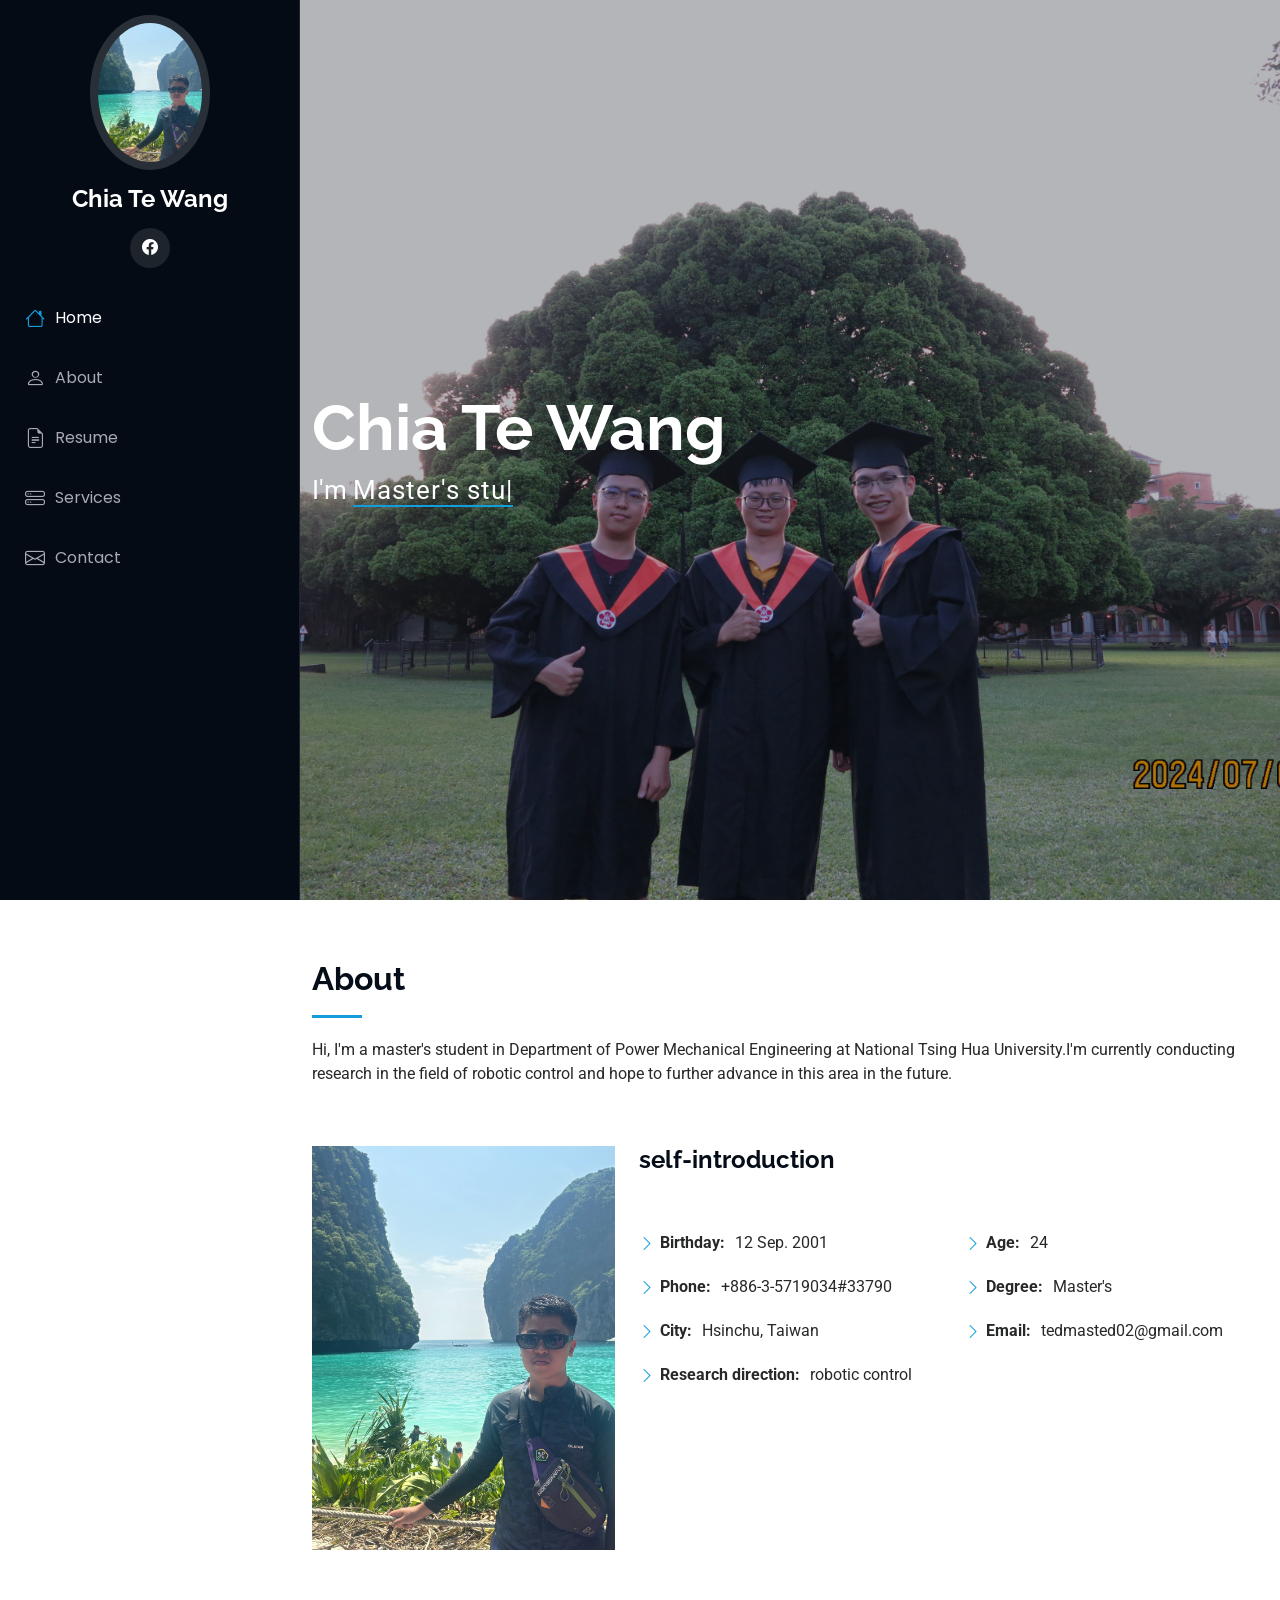
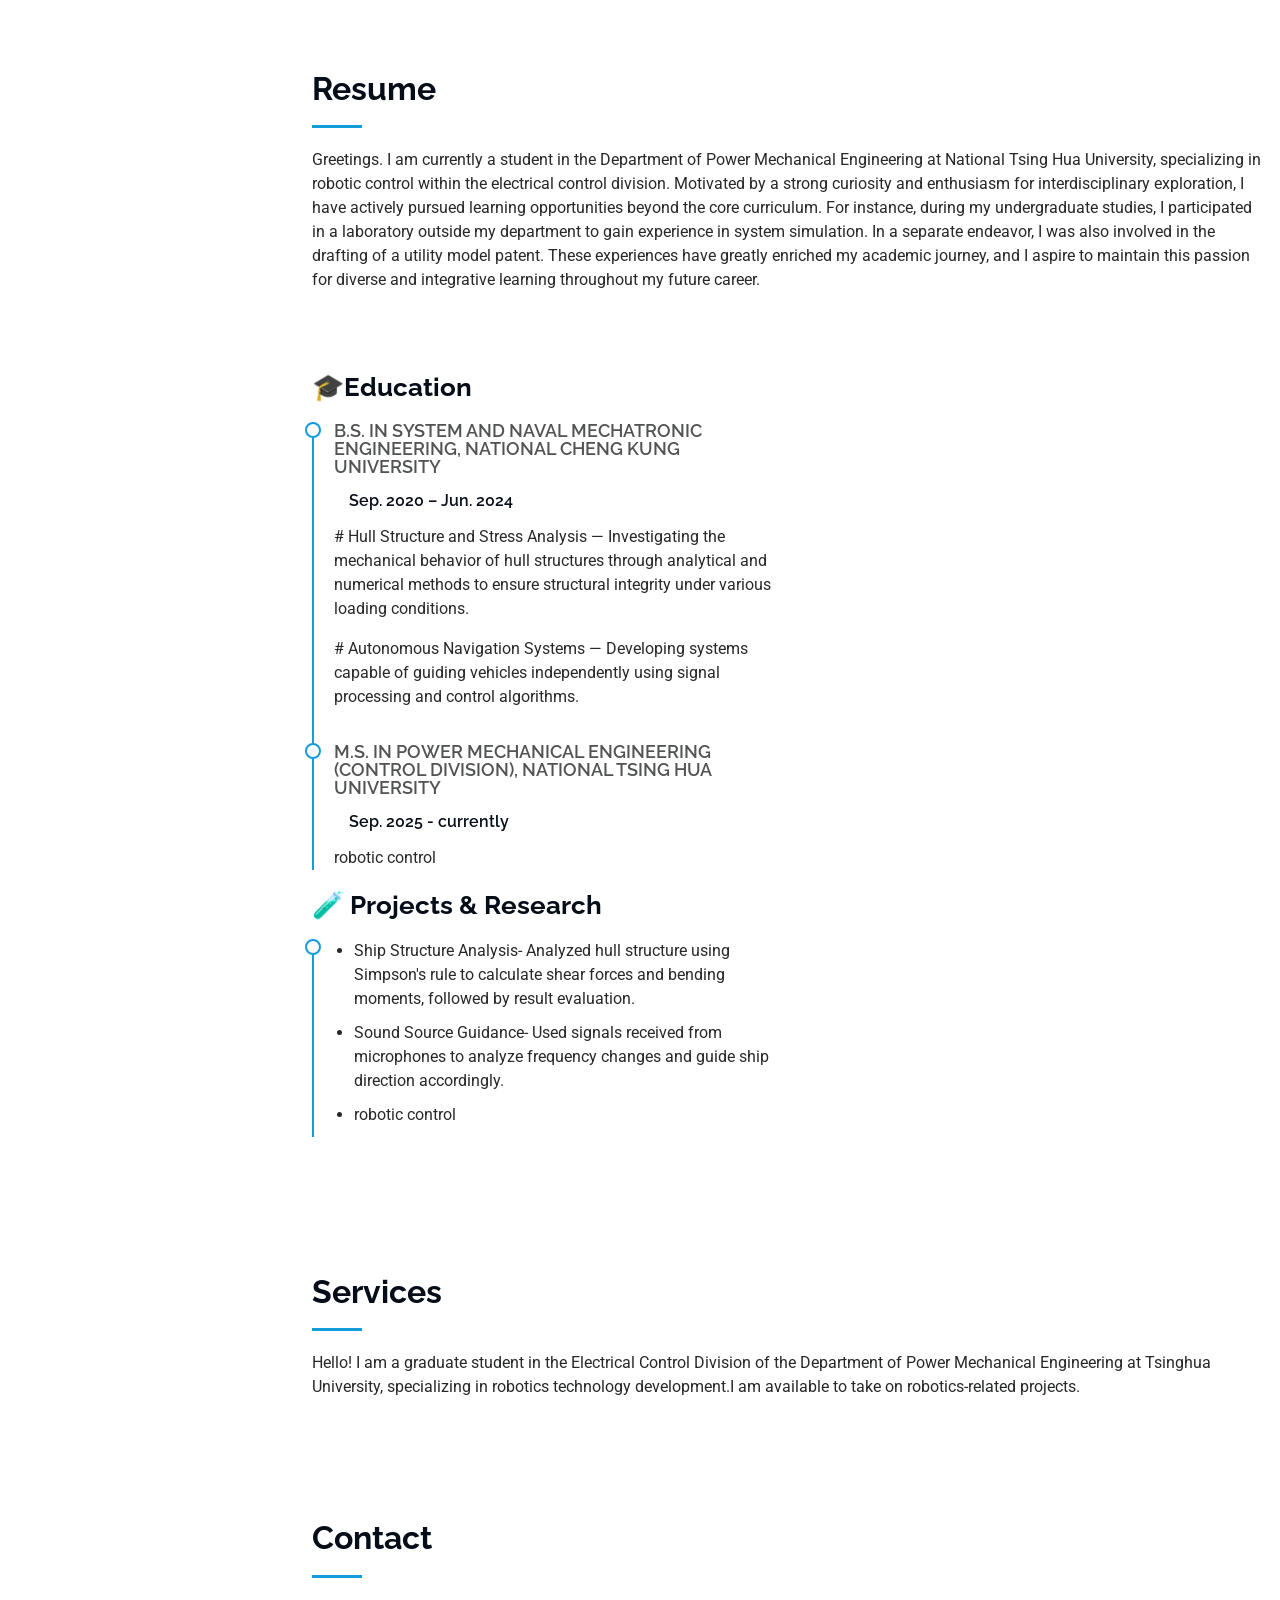
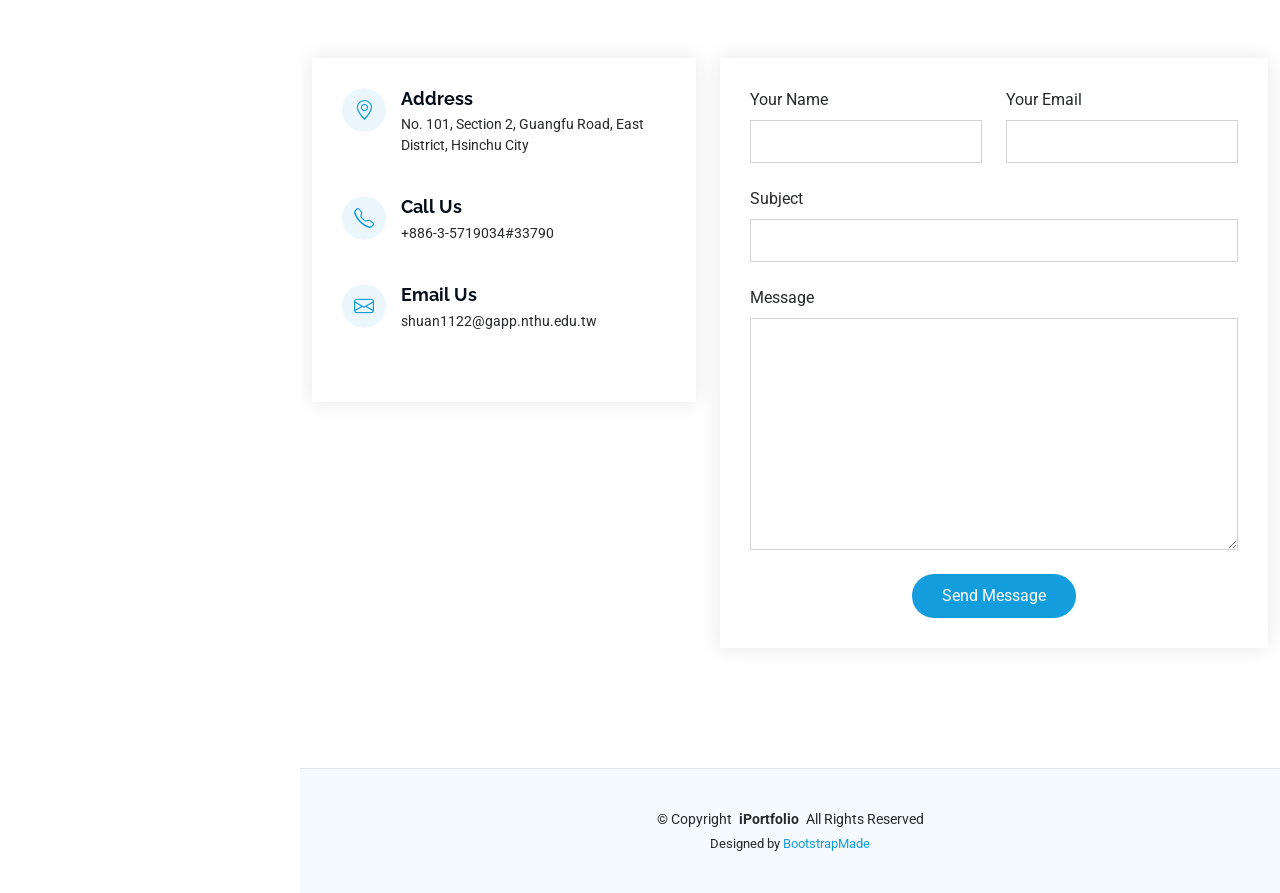
==== index.html @ 868bf52d "Update index.html" ====
<!DOCTYPE html>
<html lang="en">

<head>
  <meta charset="utf-8">
  <meta content="width=device-width, initial-scale=1.0" name="viewport">
  <title>Index - iPortfolio Bootstrap Template</title>
  <meta content="" name="description">
  <meta content="" name="keywords">

  <!-- Favicons -->
  <link href="assets/img/ted.JPG" rel="icon">
  <link href="assets/img/ted02.jpg" rel="apple-touch-icon">

  <!-- Fonts -->
  <link href="https://fonts.googleapis.com" rel="preconnect">
  <link href="https://fonts.gstatic.com" rel="preconnect" crossorigin>
  <link href="https://fonts.googleapis.com/css2?family=Roboto:ital,wght@0,100;0,300;0,400;0,500;0,700;0,900;1,100;1,300;1,400;1,500;1,700;1,900&family=Poppins:ital,wght@0,100;0,200;0,300;0,400;0,500;0,600;0,700;0,800;0,900;1,100;1,200;1,300;1,400;1,500;1,600;1,700;1,800;1,900&family=Raleway:ital,wght@0,100;0,200;0,300;0,400;0,500;0,600;0,700;0,800;0,900;1,100;1,200;1,300;1,400;1,500;1,600;1,700;1,800;1,900&display=swap" rel="stylesheet">

  <!-- Vendor CSS Files -->
  <link href="assets/vendor/bootstrap/css/bootstrap.min.css" rel="stylesheet">
  <link href="assets/vendor/bootstrap-icons/bootstrap-icons.css" rel="stylesheet">
  <link href="assets/vendor/aos/aos.css" rel="stylesheet">
  <link href="assets/vendor/glightbox/css/glightbox.min.css" rel="stylesheet">
  <link href="assets/vendor/swiper/swiper-bundle.min.css" rel="stylesheet">

  <!-- Main CSS File -->
  <link href="assets/css/main.css" rel="stylesheet">

  <!-- =======================================================
  * Template Name: iPortfolio
  * Template URL: https://bootstrapmade.com/iportfolio-bootstrap-portfolio-websites-template/
  * Updated: Jun 29 2024 with Bootstrap v5.3.3
  * Author: BootstrapMade.com
  * License: https://bootstrapmade.com/license/
  ======================================================== -->
</head>

<body class="index-page">

  <header id="header" class="header dark-background d-flex flex-column">
    <i class="header-toggle d-xl-none bi bi-list"></i>

    <div class="profile-img">
      <img src="assets/img/ted02.jpg" alt="" class="img-fluid rounded-circle">
    </div>

    <a href="index.html" class="logo d-flex align-items-center justify-content-center">
      <!-- Uncomment the line below if you also wish to use an image logo -->
      <!-- <img src="assets/img/logo.png" alt=""> -->
      <h1 class="sitename">Chia Te Wang</h1>
    </a>

    <div class="social-links text-center">
      <a href="#" class="facebook"><i class="bi bi-facebook"></i></a>
    </div>

    <nav id="navmenu" class="navmenu">
      <ul>
        <li><a href="#hero" class="active"><i class="bi bi-house navicon"></i>Home</a></li>
        <li><a href="#about"><i class="bi bi-person navicon"></i> About</a></li>
        <li><a href="#resume"><i class="bi bi-file-earmark-text navicon"></i> Resume</a></li>
        <!-- <li><a href="#portfolio"><i class="bi bi-images navicon"></i> Portfolio</a></li> -->
        <li><a href="#services"><i class="bi bi-hdd-stack navicon"></i> Services</a></li>
        <!-- <li class="dropdown"><a href="#"><i class="bi bi-menu-button navicon"></i> <span>Dropdown</span> <i class="bi bi-chevron-down toggle-dropdown"></i></a> -->
          <!-- <ul> -->
            <!-- <li><a href="#">Dropdown 1</a></li> -->
            <!-- <li class="dropdown"><a href="#"><span>Deep Dropdown</span> <i class="bi bi-chevron-down toggle-dropdown"></i></a> -->
              <!-- <ul> -->
                <!-- <li><a href="#">Deep Dropdown 1</a></li>
                <li><a href="#">Deep Dropdown 2</a></li>
                <li><a href="#">Deep Dropdown 3</a></li>
                <li><a href="#">Deep Dropdown 4</a></li>
                <li><a href="#">Deep Dropdown 5</a></li> -->
              <!-- </ul> -->
            <!-- </li> -->
            <!-- <li><a href="#">Dropdown 2</a></li>
            <li><a href="#">Dropdown 3</a></li>
            <li><a href="#">Dropdown 4</a></li> -->
          <!-- </ul> -->
        <!-- </li> -->
        <li><a href="#contact"><i class="bi bi-envelope navicon"></i> Contact</a></li>
      </ul>
    </nav>

  </header>

  <main class="main">

    <!-- Hero Section -->
    <section id="hero" class="hero section dark-background">

      <img src="assets/img/ted.JPG" alt="" data-aos="fade-in" class="">

      <div class="container" data-aos="fade-up" data-aos-delay="100">
        <h2>Chia Te Wang</h2>
        <p>I'm <span class="typed" data-typed-items="Master's student">Engineer</span><span class="typed-cursor typed-cursor--blink" aria-hidden="true"></span><span class="typed-cursor typed-cursor--blink" aria-hidden="true"></span></p>
      </div>

    </section><!-- /Hero Section -->

    <!-- About Section -->
    <section id="about" class="about section">

      <!-- Section Title -->
      <div class="container section-title" data-aos="fade-up">
        <h2>About</h2>
        <p>Hi, I'm a master's student in Department of Power Mechanical Engineering at National Tsing Hua University.I'm currently conducting research in the field of robotic control and hope to further advance in this area in the future.</p>
      </div><!-- End Section Title -->

      <div class="container" data-aos="fade-up" data-aos-delay="100">

        <div class="row gy-4 justify-content-center">
          <div class="col-lg-4">
            <img src="assets/img/ted02.jpg" class="img-fluid" alt="">
          </div>
          <div class="col-lg-8 content">
            <h2>self-introduction</h2>
            <p class="fst-italic py-3">
      
            </p>
            <div class="row">
              <div class="col-lg-6">
                <ul>
                  <li><i class="bi bi-chevron-right"></i> <strong>Birthday:</strong> <span>12 Sep. 2001</span></li>
                  <li><i class="bi bi-chevron-right"></i> <strong>Phone:</strong> <span>+886-3-5719034#33790</span></li>
                  <li><i class="bi bi-chevron-right"></i> <strong>City:</strong> <span>Hsinchu, Taiwan</span></li>
                  <li><i class="bi bi-chevron-right"></i> <strong>Research direction:</strong> <span>robotic control</span></li>
                </ul>
              </div>
              <div class="col-lg-6">
                <ul>
                  <li><i class="bi bi-chevron-right"></i> <strong>Age:</strong> <span>24</span></li>
                  <li><i class="bi bi-chevron-right"></i> <strong>Degree:</strong> <span>Master's</span></li>
                  <li><i class="bi bi-chevron-right"></i> <strong>Email:</strong> <span>tedmasted02@gmail.com</span></li>
                </ul>
              </div>
            </div>
            <p class="py-3">
              
            </p>
          </div>
        </div>

      </div>

    </section><!-- /About Section -->

    <!-- Stats Section -->
    <!-- <section id="stats" class="stats section">

      <div class="container" data-aos="fade-up" data-aos-delay="100">

        <div class="row gy-4">

          <div class="col-lg-3 col-md-6"> -->
            <!-- <div class="stats-item"> -->
              <!-- <i class="bi bi-emoji-smile"></i> -->
              <!-- <span data-purecounter-start="0" data-purecounter-end="232" data-purecounter-duration="1" class="purecounter"></span> -->
              <!-- <p><strong>Happy Clients</strong> <span>consequuntur quae</span></p> -->
            <!-- </div> -->
          </div><!-- End Stats Item -->

          <!-- <div class="col-lg-3 col-md-6"> -->
            <!-- <div class="stats-item"> -->
              <!-- <i class="bi bi-journal-richtext"></i> -->
              <!-- <span data-purecounter-start="0" data-purecounter-end="521" data-purecounter-duration="1" class="purecounter"></span> -->
              <!-- <p><strong>Projects</strong> <span>adipisci atque cum quia aut</span></p> -->
            <!-- </div> -->
          </div><!-- End Stats Item -->

          <!-- <div class="col-lg-3 col-md-6"> -->
            <!-- <div class="stats-item"> -->
              <!-- <i class="bi bi-headset"></i> -->
              <!-- <span data-purecounter-start="0" data-purecounter-end="1453" data-purecounter-duration="1" class="purecounter"></span> -->
              <!-- <p><strong>Hours Of Support</strong> <span>aut commodi quaerat</span></p> -->
            <!-- </div> -->
          </div><!-- End Stats Item -->

          <!-- <div class="col-lg-3 col-md-6"> -->
            <!-- <div class="stats-item"> -->
              <!-- <i class="bi bi-people"></i> -->
              <!-- <span data-purecounter-start="0" data-purecounter-end="32" data-purecounter-duration="1" class="purecounter"></span> -->
              <!-- <p><strong>Hard Workers</strong> <span>rerum asperiores dolor</span></p> -->
            <!-- </div> -->
          </div><!-- End Stats Item -->

        </div>

      </div>

    <!-- </section>/Stats Section -->

    <!-- Skills Section -->
    <!-- <section id="skills" class="skills section light-background"> -->

      <!-- Section Title -->
      <!-- <div class="container section-title" data-aos="fade-up"> -->
        <!-- <h2>Skills</h2> -->
        <!-- <p></p> -->
      <!-- </div>End Section Title -->

      <!-- <div class="container" data-aos="fade-up" data-aos-delay="100"> -->

        <!-- <div class="row skills-content skills-animation"> -->

          <!-- <div class="col-lg-6"> -->

            <!-- <div class="progress"> -->
              <!-- <span class="skill"><span>HTML</span> <i class="val">100%</i></span> -->
              <!-- <div class="progress-bar-wrap"> -->
                <!-- <div class="progress-bar" role="progressbar" aria-valuenow="100" aria-valuemin="0" aria-valuemax="100"></div> -->
              <!-- </div> -->
            <!-- </div>End Skills Item -->

            <!-- <div class="progress"> -->
              <!-- <span class="skill"><span>CSS</span> <i class="val">90%</i></span> -->
              <!-- <div class="progress-bar-wrap"> -->
                <!-- <div class="progress-bar" role="progressbar" aria-valuenow="90" aria-valuemin="0" aria-valuemax="100"></div> -->
              <!-- </div> -->
            <!-- </div>End Skills Item -->

            <!-- <div class="progress"> -->
              <!-- <span class="skill"><span>JavaScript</span> <i class="val">75%</i></span> -->
              <!-- <div class="progress-bar-wrap"> -->
                <!-- <div class="progress-bar" role="progressbar" aria-valuenow="75" aria-valuemin="0" aria-valuemax="100"></div> -->
              <!-- </div> -->
            <!-- </div>End Skills Item -->

          <!-- </div>

          <div class="col-lg-6">

            <div class="progress">
              <span class="skill"><span>PHP</span> <i class="val">80%</i></span>
              <div class="progress-bar-wrap">
                <div class="progress-bar" role="progressbar" aria-valuenow="80" aria-valuemin="0" aria-valuemax="100"></div>
              </div>
            </div>End Skills Item -->

            <!-- <div class="progress">
              <span class="skill"><span>WordPress/CMS</span> <i class="val">90%</i></span>
              <div class="progress-bar-wrap">
                <div class="progress-bar" role="progressbar" aria-valuenow="90" aria-valuemin="0" aria-valuemax="100"></div>
              </div>
            </div>End Skills Item --> 

            <!-- <div class="progress"> -->
              <!-- <span class="skill"><span>Photoshop</span> <i class="val">55%</i></span> -->
              <!-- <div class="progress-bar-wrap"> -->
                <!-- <div class="progress-bar" role="progressbar" aria-valuenow="55" aria-valuemin="0" aria-valuemax="100"></div> -->
              <!-- </div> -->
            <!-- </div>End Skills Item -->

          <!-- </div> -->

        <!-- </div> -->

      <!-- </div> -->

    <!-- </section>/Skills Section -->

    <!-- Resume Section -->
    <section id="resume" class="resume section">

      <!-- Section Title -->
      <div class="container section-title" data-aos="fade-up">
        <h2>Resume</h2>
        <p>Greetings. I am currently a student in the Department of Power Mechanical Engineering at National Tsing Hua University, specializing in robotic control within the electrical control division. Motivated by a strong curiosity and enthusiasm for interdisciplinary exploration, I have actively pursued learning opportunities beyond the core curriculum. For instance, during my undergraduate studies, I participated in a laboratory outside my department to gain experience in system simulation. In a separate endeavor, I was also involved in the drafting of a utility model patent. These experiences have greatly enriched my academic journey, and I aspire to maintain this passion for diverse and integrative learning throughout my future career.
          <br> </p>
      </div><!-- End Section Title -->

      <div class="container">

        <div class="column">

          <div class="col-lg-6" data-aos="fade-up" data-aos-delay="100">
           
            <h3 class="resume-title">🎓Education</h3>
            <div class="resume-item">
              <h4>B.S. in System and Naval Mechatronic Engineering, National Cheng Kung University</h4>
              <h5>Sep. 2020 – Jun. 2024</h5>
              <!-- <p><em>Rochester Institute of Technology, Rochester, NY</em></p> -->
              <p># Hull Structure and Stress Analysis — Investigating the mechanical behavior of hull structures through analytical and numerical methods to ensure structural integrity under various loading conditions.</p>
              <p># Autonomous Navigation Systems — Developing systems capable of guiding vehicles independently using signal processing and control algorithms.</p>
            </div><!-- Edn Resume Item -->

            <div class="resume-item">
              <h4>M.S. in Power Mechanical Engineering (Control Division), National Tsing Hua University </h4>
              <h5>Sep. 2025 - currently</h5>
              <!-- <p><em>Rochester Institute of Technology, Rochester, NY</em></p> -->
              <p>robotic control</p>
            </div><!-- Edn Resume Item -->

          </div>

          <div class="col-lg-6" data-aos="fade-up" data-aos-delay="200">
            <h3 class="resume-title">🧪 Projects & Research</h3>
            <div class="resume-item">
              <h4></h4>
              <ul>
                <li>Ship Structure Analysis-               Analyzed hull structure using Simpson's rule to calculate shear forces and bending moments, followed by result evaluation.</li>
                <li>Sound Source Guidance-               Used signals received from microphones to analyze frequency changes and guide ship direction accordingly.</li>
                <li>robotic control</li>
                <!-- <li>Oversee the efficient use of production project budgets ranging from $2,000 - $25,000</li> -->
              </ul>
            </div><!-- Edn Resume Item -->

            <!-- <div class="resume-item"> -->
              <!-- <h4>Graphic design specialist</h4> -->
              <!-- <h5>2017 - 2018</h5> -->
              <!-- <p><em>Stepping Stone Advertising, New York, NY</em></p> -->
              <!-- <ul> -->
                <!-- <li>Developed numerous marketing programs (logos, brochures,infographics, presentations, and advertisements).</li> -->
                <!-- <li>Managed up to 5 projects or tasks at a given time while under pressure</li> -->
                <!-- <li>Recommended and consulted with clients on the most appropriate graphic design</li> -->
                <!-- <li>Created 4+ design presentations and proposals a month for clients and account managers</li> -->
              <!-- </ul> -->
            </div><!-- Edn Resume Item -->

          </div>

        </div>

      </div>

    </section><!-- /Resume Section -->

    <!-- Portfolio Section -->
    <!-- <section id="portfolio" class="portfolio section light-background"> -->

      <!-- Section Title -->
      <!-- <div class="container section-title" data-aos="fade-up"> -->
        <!-- <h2>Portfolio</h2> -->
        <!-- <p>Hello! I am a graduate student in the Electrical Control Division of the Department of Power Mechanical Engineering at Tsinghua University, specializing in robotics technology development.</p> -->
      </div><!-- End Section Title -->

      <!-- <div class="container"> -->

        <!-- <div class="isotope-layout" data-default-filter="*" data-layout="masonry" data-sort="original-order"> -->

          <!-- <ul class="portfolio-filters isotope-filters" data-aos="fade-up" data-aos-delay="100"> -->
            <!-- <li data-filter="*" class="filter-active">All</li> -->
            <!-- <li data-filter=".filter-app">App</li> -->
            <!-- <li data-filter=".filter-product">Product</li> -->
            <!-- <li data-filter=".filter-branding">Branding</li> -->
            <!-- <li data-filter=".filter-books">Books</li> -->
          <!-- </ul>End Portfolio Filters -->

          <!-- <div class="row gy-4 isotope-container" data-aos="fade-up" data-aos-delay="200"> -->

            <!-- <div class="col-lg-4 col-md-6 portfolio-item isotope-item filter-app"> -->
              <!-- <div class="portfolio-content h-100">
                <img src="assets/img/portfolio/app-1.jpg" class="img-fluid" alt="">
                <div class="portfolio-info"> -->
                  <!-- <h4>App 1</h4> -->
                  <!-- <p>Lorem ipsum, dolor sit amet consectetur</p> -->
                  <!--  <a href="assets/img/portfolio/app-1.jpg" title="App 1" data-gallery="portfolio-gallery-app" class="glightbox preview-link"><i class="bi bi-zoom-in"></i></a> -->
                  <!-- <a href="portfolio-details.html" title="More Details" class="details-link"><i class="bi bi-link-45deg"></i></a> -->
                <!-- </div> -->
              <!-- </div> -->
            <!-- </div>End Portfolio Item -->

            <!-- <div class="col-lg-4 col-md-6 portfolio-item isotope-item filter-product">
              <div class="portfolio-content h-100">
                <img src="assets/img/portfolio/product-1.jpg" class="img-fluid" alt="">
                <div class="portfolio-info"> -->
                  <!-- <h4>Product 1</h4> -->
                  <!-- <p>Lorem ipsum, dolor sit amet consectetur</p> -->
                  <!--  <a href="assets/img/portfolio/product-1.jpg" title="Product 1" data-gallery="portfolio-gallery-product" class="glightbox preview-link"><i class="bi bi-zoom-in"></i></a> -->
                  <!-- <a href="portfolio-details.html" title="More Details" class="details-link"><i class="bi bi-link-45deg"></i></a> -->
                <!-- </div> -->
              <!-- </div> -->
            <!-- </div>End Portfolio Item -->

            <!-- <div class="col-lg-4 col-md-6 portfolio-item isotope-item filter-branding">
              <div class="portfolio-content h-100">
                <img src="assets/img/portfolio/branding-1.jpg" class="img-fluid" alt="">
                <div class="portfolio-info"> --> 
                  <!-- <h4>Branding 1</h4> -->
                  <!-- <p>Lorem ipsum, dolor sit amet consectetur</p> -->
                  <!-- <a href="assets/img/portfolio/branding-1.jpg" title="Branding 1" data-gallery="portfolio-gallery-branding" class="glightbox preview-link"><i class="bi bi-zoom-in"></i></a>
                  <a href="portfolio-details.html" title="More Details" class="details-link"><i class="bi bi-link-45deg"></i></a> -->
                <!-- </div> -->
              <!-- </div> -->
            <!-- </div><End Portfolio Item -->

            <!-- <div class="col-lg-4 col-md-6 portfolio-item isotope-item filter-books">
              <div class="portfolio-content h-100">
                <img src="assets/img/portfolio/books-1.jpg" class="img-fluid" alt="">
                <div class="portfolio-info"> --> 
                  <!-- <h4></h4> -->
                  <!-- <p>Lorem ipsum, dolor sit amet consectetur</p> -->
                  <!-- <a href="assets/img/portfolio/books-1.jpg" title="Branding 1" data-gallery="portfolio-gallery-book" class="glightbox preview-link"><i class="bi bi-zoom-in"></i></a>
                  <a href="portfolio-details.html" title="More Details" class="details-link"><i class="bi bi-link-45deg"></i></a> -->
                <!-- </div> -->
              <!-- </div> -->
            <!-- </div>End Portfolio Item -->

            <!-- <div class="col-lg-4 col-md-6 portfolio-item isotope-item filter-app">
              <div class="portfolio-content h-100">
                <img src="assets/img/portfolio/app-2.jpg" class="img-fluid" alt="">
                <div class="portfolio-info"> -->
                  <!-- <h4>App 2</h4> -->
                  <!-- <p>Lorem ipsum, dolor sit amet consectetur</p> -->
                  <!-- <a href="assets/img/portfolio/app-2.jpg" title="App 2" data-gallery="portfolio-gallery-app" class="glightbox preview-link"><i class="bi bi-zoom-in"></i></a>
                  <a href="portfolio-details.html" title="More Details" class="details-link"><i class="bi bi-link-45deg"></i></a> -->
                <!-- </div> -->
              <!-- </div> -->
            <!-- </div>End Portfolio Item -->

            <!-- <div class="col-lg-4 col-md-6 portfolio-item isotope-item filter-product">
              <div class="portfolio-content h-100">
                <img src="assets/img/portfolio/product-2.jpg" class="img-fluid" alt="">
                <div class="portfolio-info"> -->
                  <!-- <h4>Product 2</h4> -->
                  <!-- <p>Lorem ipsum, dolor sit amet consectetur</p> -->
                  <!-- <a href="assets/img/portfolio/product-2.jpg" title="Product 2" data-gallery="portfolio-gallery-product" class="glightbox preview-link"><i class="bi bi-zoom-in"></i></a>
                  <a href="portfolio-details.html" title="More Details" class="details-link"><i class="bi bi-link-45deg"></i></a> -->
                <!-- </div> -->
              <!-- </div> -->
            <!-- </div>End Portfolio Item -->

            <!-- <div class="col-lg-4 col-md-6 portfolio-item isotope-item filter-branding">
              <div class="portfolio-content h-100">
                <img src="assets/img/portfolio/branding-2.jpg" class="img-fluid" alt="">
                <div class="portfolio-info"> -->
                  <!-- <h4>Branding 2</h4> -->
                  <!-- <p>Lorem ipsum, dolor sit amet consectetur</p> -->
                  <!-- <a href="assets/img/portfolio/branding-2.jpg" title="Branding 2" data-gallery="portfolio-gallery-branding" class="glightbox preview-link"><i class="bi bi-zoom-in"></i></a>
                  <a href="portfolio-details.html" title="More Details" class="details-link"><i class="bi bi-link-45deg"></i></a> -->
                <!-- </div> -->
              <!-- </div> -->
            <!-- </div>End Portfolio Item -->

            <!-- <div class="col-lg-4 col-md-6 portfolio-item isotope-item filter-books">
              <div class="portfolio-content h-100">
                <img src="assets/img/portfolio/books-2.jpg" class="img-fluid" alt="">
                <div class="portfolio-info"> -->
                  <!-- <h4>Books 2</h4> -->
                  <!-- <p>Lorem ipsum, dolor sit amet consectetur</p> -->
                  <!-- <a href="assets/img/portfolio/books-2.jpg" title="Branding 2" data-gallery="portfolio-gallery-book" class="glightbox preview-link"><i class="bi bi-zoom-in"></i></a>
                  <a href="portfolio-details.html" title="More Details" class="details-link"><i class="bi bi-link-45deg"></i></a> -->
                <!-- </div> -->
              <!-- </div> -->
            <!-- </div>End Portfolio Item -->

            <!-- <div class="col-lg-4 col-md-6 portfolio-item isotope-item filter-app">
              <div class="portfolio-content h-100">
                <img src="assets/img/portfolio/app-3.jpg" class="img-fluid" alt="">
                <div class="portfolio-info"> -->
                  <!-- <h4>App 3</h4> -->
                  <!-- <p>Lorem ipsum, dolor sit amet consectetur</p> -->
                  <!-- <a href="assets/img/portfolio/app-3.jpg" title="App 3" data-gallery="portfolio-gallery-app" class="glightbox preview-link"><i class="bi bi-zoom-in"></i></a>
                  <a href="portfolio-details.html" title="More Details" class="details-link"><i class="bi bi-link-45deg"></i></a> -->
                <!-- </div> -->
              <!-- </div> -->
            <!-- </div>End Portfolio Item -->

            <!-- <div class="col-lg-4 col-md-6 portfolio-item isotope-item filter-product">
              <div class="portfolio-content h-100">
                <img src="assets/img/portfolio/product-3.jpg" class="img-fluid" alt="">
                <div class="portfolio-info"> -->
                  <!-- <h4>Product 3</h4> -->
                  <!-- <p>Lorem ipsum, dolor sit amet consectetur</p> -->
                  <!-- <a href="assets/img/portfolio/product-3.jpg" title="Product 3" data-gallery="portfolio-gallery-product" class="glightbox preview-link"><i class="bi bi-zoom-in"></i></a>
                  <a href="portfolio-details.html" title="More Details" class="details-link"><i class="bi bi-link-45deg"></i></a> -->
                <!-- </div> -->
              <!-- </div> -->
            <!-- </div>End Portfolio Item -->

            <!-- <div class="col-lg-4 col-md-6 portfolio-item isotope-item filter-branding">
              <div class="portfolio-content h-100">
                <img src="assets/img/portfolio/branding-3.jpg" class="img-fluid" alt="">
                <div class="portfolio-info"> -->
                  <!-- <h4>Branding 3</h4> -->
                  <!-- <p>Lorem ipsum, dolor sit amet consectetur</p> -->
                  <!-- <a href="assets/img/portfolio/branding-3.jpg" title="Branding 2" data-gallery="portfolio-gallery-branding" class="glightbox preview-link"><i class="bi bi-zoom-in"></i></a>
                  <a href="portfolio-details.html" title="More Details" class="details-link"><i class="bi bi-link-45deg"></i></a> -->
                <!-- </div> -->
              <!-- </div> -->
            <!-- </div>End Portfolio Item -->

            <!-- <div class="col-lg-4 col-md-6 portfolio-item isotope-item filter-books">
              <div class="portfolio-content h-100">
                <img src="assets/img/portfolio/books-3.jpg" class="img-fluid" alt="">
                <div class="portfolio-info"> -->
                  <!-- <h4>Books 3</h4> -->
                  <!-- <p>Lorem ipsum, dolor sit amet consectetur</p> -->
                  <!-- <a href="assets/img/portfolio/books-3.jpg" title="Branding 3" data-gallery="portfolio-gallery-book" class="glightbox preview-link"><i class="bi bi-zoom-in"></i></a>
                  <a href="portfolio-details.html" title="More Details" class="details-link"><i class="bi bi-link-45deg"></i></a> -->
                <!-- </div> -->
              <!-- </div> -->
            <!-- </div>End Portfolio Item -->

          <!-- </div>End Portfolio Container -->

        <!-- </div> -->

      <!-- </div> -->

    <!-- </section>/Portfolio Section -->

    <!-- Services Section -->
    <section id="services" class="services section">

      <!-- Section Title -->
      <div class="container section-title" data-aos="fade-up">
        <h2>Services</h2>
        <p>Hello! I am a graduate student in the Electrical Control Division of the Department of Power Mechanical Engineering at Tsinghua University, specializing in robotics technology development.I am available to take on robotics-related projects.</p>
      </div><!-- End Section Title -->

      <div class="container">

        <div class="row gy-4">

          <!-- <div class="col-lg-4 col-md-6 service-item d-flex" data-aos="fade-up" data-aos-delay="100"> -->
            <!-- <div class="icon flex-shrink-0"><i class="bi bi-briefcase"></i></div> -->
            <!-- <div> -->
              <!-- <h4 class="title"><a href="service-details.html" class="stretched-link">Lorem Ipsum</a></h4> -->
              <!-- <p class="description">Voluptatum deleniti atque corrupti quos dolores et quas molestias excepturi sint occaecati cupiditate non provident</p> -->
            <!-- </div> -->
          <!-- </div> -->
          <!-- End Service Item -->

          <!-- <div class="col-lg-4 col-md-6 service-item d-flex" data-aos="fade-up" data-aos-delay="200"> -->
            <!-- <div class="icon flex-shrink-0"><i class="bi bi-card-checklist"></i></div> -->
            <!-- <div> -->
              <!-- <h4 class="title"><a href="service-details.html" class="stretched-link">Dolor Sitema</a></h4> -->
              <!-- <p class="description">Minim veniam, quis nostrud exercitation ullamco laboris nisi ut aliquip ex ea commodo consequat tarad limino ata</p> -->
            <!-- </div> -->
          <!-- </div>End Service Item -->

          <!-- <div class="col-lg-4 col-md-6 service-item d-flex" data-aos="fade-up" data-aos-delay="300"> -->
            <!-- <div class="icon flex-shrink-0"><i class="bi bi-bar-chart"></i></div> -->
            <!-- <div> -->
              <!-- <h4 class="title"><a href="service-details.html" class="stretched-link">Sed ut perspiciatis</a></h4> -->
              <!-- <p class="description">Duis aute irure dolor in reprehenderit in voluptate velit esse cillum dolore eu fugiat nulla pariatur</p> -->
            <!-- </div> -->
          <!-- </div>End Service Item -->

          <!-- <div class="col-lg-4 col-md-6 service-item d-flex" data-aos="fade-up" data-aos-delay="400"> -->
            <!-- <div class="icon flex-shrink-0"><i class="bi bi-binoculars"></i></div> -->
            <!-- <div> -->
              <!-- <h4 class="title"><a href="service-details.html" class="stretched-link">Magni Dolores</a></h4> -->
              <!-- <p class="description">Excepteur sint occaecat cupidatat non proident, sunt in culpa qui officia deserunt mollit anim id est laborum</p>
            </div>
          </div>End Service Item -->

          <!-- <div class="col-lg-4 col-md-6 service-item d-flex" data-aos="fade-up" data-aos-delay="500">
            <div class="icon flex-shrink-0"><i class="bi bi-brightness-high"></i></div>
            <div> -->
              <!-- <h4 class="title"><a href="service-details.html" class="stretched-link">Nemo Enim</a></h4>
              <p class="description">At vero eos et accusamus et iusto odio dignissimos ducimus qui blanditiis praesentium voluptatum deleniti atque</p>
            </div> -->
          <!-- </div>End Service Item -->

          <!-- <div class="col-lg-4 col-md-6 service-item d-flex" data-aos="fade-up" data-aos-delay="600">
            <div class="icon flex-shrink-0"><i class="bi bi-calendar4-week"></i></div>
            <div>
              <h4 class="title"><a href="service-details.html" class="stretched-link">Eiusmod Tempor</a></h4>
              <p class="description">Et harum quidem rerum facilis est et expedita distinctio. Nam libero tempore, cum soluta nobis est eligendi</p>
            </div>
          </div>End Service Item -->

        <!-- </div> -->

      <!-- </div> -->

    <!-- </section>/Services Section -->

    <!-- Testimonials Section -->
    <!-- <section id="testimonials" class="testimonials section light-background"> -->

      <!-- Section Title -->
      <!-- <div class="container section-title" data-aos="fade-up">
        <h2>Testimonials</h2>
        <p>Necessitatibus eius consequatur ex aliquid fuga eum quidem sint consectetur velit</p>
      </div> End Section Title -->

      <!-- <div class="container" data-aos="fade-up" data-aos-delay="100">

        <div class="swiper init-swiper">
          <script type="application/json" class="swiper-config"> -->
            <!-- {
              "loop": true,
              "speed": 600,
              "autoplay": {
                "delay": 5000
              },
              "slidesPerView": "auto",
              "pagination": {
                "el": ".swiper-pagination",
                "type": "bullets",
                "clickable": true
              },
              "breakpoints": {
                "320": {
                  "slidesPerView": 1,
                  "spaceBetween": 40
                },
                "1200": {
                  "slidesPerView": 3,
                  "spaceBetween": 1
                }
              }
            }
          </script>
          <div class="swiper-wrapper">

            <div class="swiper-slide">
              <div class="testimonial-item">
                <p>
                  <i class="bi bi-quote quote-icon-left"></i>
                  <span>Proin iaculis purus consequat sem cure digni ssim donec porttitora entum suscipit rhoncus. Accusantium quam, ultricies eget id, aliquam eget nibh et. Maecen aliquam, risus at semper.</span>
                  <i class="bi bi-quote quote-icon-right"></i>
                </p>
                <img src="assets/img/testimonials/testimonials-1.jpg" class="testimonial-img" alt="">
                <h3>Saul Goodman</h3>
                <h4>Ceo &amp; Founder</h4>
              </div>
            </div>End testimonial item -->

            <!-- <div class="swiper-slide">
              <div class="testimonial-item">
                <p>
                  <i class="bi bi-quote quote-icon-left"></i>
                  <span>Export tempor illum tamen malis malis eram quae irure esse labore quem cillum quid malis quorum velit fore eram velit sunt aliqua noster fugiat irure amet legam anim culpa.</span>
                  <i class="bi bi-quote quote-icon-right"></i>
                </p>
                <img src="assets/img/testimonials/testimonials-2.jpg" class="testimonial-img" alt="">
                <h3>Sara Wilsson</h3>
                <h4>Designer</h4>
              </div>
            </div>End testimonial item -->

            <!-- <div class="swiper-slide">
              <div class="testimonial-item">
                <p>
                  <i class="bi bi-quote quote-icon-left"></i>
                  <span>Enim nisi quem export duis labore cillum quae magna enim sint quorum nulla quem veniam duis minim tempor labore quem eram duis noster aute amet eram fore quis sint minim.</span>
                  <i class="bi bi-quote quote-icon-right"></i>
                </p>
                <img src="assets/img/testimonials/testimonials-3.jpg" class="testimonial-img" alt="">
                <h3>Jena Karlis</h3>
                <h4>Store Owner</h4>
              </div>
            </div>End testimonial item -->

            <!-- <div class="swiper-slide">
              <div class="testimonial-item">
                <p>
                  <i class="bi bi-quote quote-icon-left"></i>
                  <span>Fugiat enim eram quae cillum dolore dolor amet nulla culpa multos export minim fugiat dolor enim duis veniam ipsum anim magna sunt elit fore quem dolore labore illum veniam.</span>
                  <i class="bi bi-quote quote-icon-right"></i>
                </p>
                <img src="assets/img/testimonials/testimonials-4.jpg" class="testimonial-img" alt="">
                <h3>Matt Brandon</h3>
                <h4>Freelancer</h4>
              </div>
            </div>End testimonial item -->

            <!-- <div class="swiper-slide">
              <div class="testimonial-item">
                <p>
                  <i class="bi bi-quote quote-icon-left"></i>
                  <span>Quis quorum aliqua sint quem legam fore sunt eram irure aliqua veniam tempor noster veniam sunt culpa nulla illum cillum fugiat legam esse veniam culpa fore nisi cillum quid.</span>
                  <i class="bi bi-quote quote-icon-right"></i>
                </p>
                <img src="assets/img/testimonials/testimonials-5.jpg" class="testimonial-img" alt="">
                <h3>John Larson</h3>
                <h4>Entrepreneur</h4>
              </div>
            </div>End testimonial item -->

          <!-- </div>
          <div class="swiper-pagination"></div>
        </div>

      </div>

    </section>/Testimonials Section -->

    <!-- Contact Section -->
    <section id="contact" class="contact section">

      <!-- Section Title -->
      <div class="container section-title" data-aos="fade-up">
        <h2>Contact</h2>
        <!-- <p>Necessitatibus eius consequatur ex aliquid fuga eum quidem sint consectetur velit</p> -->
      </div><!-- End Section Title -->

      <div class="container" data-aos="fade-up" data-aos-delay="100">

        <div class="row gy-4">

          <div class="col-lg-5">

            <div class="info-wrap">
              <div class="info-item d-flex" data-aos="fade-up" data-aos-delay="200">
                <i class="bi bi-geo-alt flex-shrink-0"></i>
                <div>
                  <h3>Address</h3>
                  <p>No. 101, Section 2, Guangfu Road, East District, Hsinchu City</p>
                </div>
              </div><!-- End Info Item -->

              <div class="info-item d-flex" data-aos="fade-up" data-aos-delay="300">
                <i class="bi bi-telephone flex-shrink-0"></i>
                <div>
                  <h3>Call Us</h3>
                  <p>+886-3-5719034#33790</p>
                </div>
              </div><!-- End Info Item -->

              <div class="info-item d-flex" data-aos="fade-up" data-aos-delay="400">
                <i class="bi bi-envelope flex-shrink-0"></i>
                <div>
                  <h3>Email Us</h3>
                  <p>shuan1122@gapp.nthu.edu.tw</p>
                </div>
              </div><!-- End Info Item -->

              <!-- <iframe src="https://maps.app.goo.gl/8qezK46RsV6quUDH9?g_st=com.google.maps.preview.copy" frameborder="0" style="border:0; width: 100%; height: 270px;" allowfullscreen="" loading="lazy" referrerpolicy="no-referrer-when-downgrade"></iframe> -->
            </div>
          </div>

          <div class="col-lg-7">
            <form action="forms/contact.php" method="post" class="php-email-form" data-aos="fade-up" data-aos-delay="200">
              <div class="row gy-4">

                <div class="col-md-6">
                  <label for="name-field" class="pb-2">Your Name</label>
                  <input type="text" name="name" id="name-field" class="form-control" required="">
                </div>

                <div class="col-md-6">
                  <label for="email-field" class="pb-2">Your Email</label>
                  <input type="email" class="form-control" name="email" id="email-field" required="">
                </div>

                <div class="col-md-12">
                  <label for="subject-field" class="pb-2">Subject</label>
                  <input type="text" class="form-control" name="subject" id="subject-field" required="">
                </div>

                <div class="col-md-12">
                  <label for="message-field" class="pb-2">Message</label>
                  <textarea class="form-control" name="message" rows="10" id="message-field" required=""></textarea>
                </div>

                <div class="col-md-12 text-center">
                  <div class="loading">Loading</div>
                  <div class="error-message"></div>
                  <div class="sent-message">Your message has been sent. Thank you!</div>

                  <button type="submit">Send Message</button>
                </div>

              </div>
            </form>
          </div><!-- End Contact Form -->

        </div>

      </div>

    </section><!-- /Contact Section -->

  </main>

  <footer id="footer" class="footer position-relative light-background">

    <div class="container">
      <div class="copyright text-center ">
        <p>© <span>Copyright</span> <strong class="px-1 sitename">iPortfolio</strong> <span>All Rights Reserved</span></p>
      </div>
      <div class="credits">
        <!-- All the links in the footer should remain intact. -->
        <!-- You can delete the links only if you've purchased the pro version. -->
        <!-- Licensing information: https://bootstrapmade.com/license/ -->
        <!-- Purchase the pro version with working PHP/AJAX contact form: [buy-url] -->
        Designed by <a href="https://bootstrapmade.com/">BootstrapMade</a>
      </div>
    </div>

  </footer>

  <!-- Scroll Top -->
  <a href="#" id="scroll-top" class="scroll-top d-flex align-items-center justify-content-center"><i class="bi bi-arrow-up-short"></i></a>

  <!-- Preloader -->
  <div id="preloader"></div>

  <!-- Vendor JS Files -->
  <script src="assets/vendor/bootstrap/js/bootstrap.bundle.min.js"></script>
  <script src="assets/vendor/php-email-form/validate.js"></script>
  <script src="assets/vendor/aos/aos.js"></script>
  <script src="assets/vendor/typed.js/typed.umd.js"></script>
  <script src="assets/vendor/purecounter/purecounter_vanilla.js"></script>
  <script src="assets/vendor/waypoints/noframework.waypoints.js"></script>
  <script src="assets/vendor/glightbox/js/glightbox.min.js"></script>
  <script src="assets/vendor/imagesloaded/imagesloaded.pkgd.min.js"></script>
  <script src="assets/vendor/isotope-layout/isotope.pkgd.min.js"></script>
  <script src="assets/vendor/swiper/swiper-bundle.min.js"></script>

  <!-- Main JS File -->
  <script src="assets/js/main.js"></script>

</body>

</html>
---- assets/css/main.css ----
/**
* Template Name: iPortfolio
* Template URL: https://bootstrapmade.com/iportfolio-bootstrap-portfolio-websites-template/
* Updated: Jun 29 2024 with Bootstrap v5.3.3
* Author: BootstrapMade.com
* License: https://bootstrapmade.com/license/
*/

/*--------------------------------------------------------------
# Font & Color Variables
# Help: https://bootstrapmade.com/color-system/
--------------------------------------------------------------*/
/* Fonts */
:root {
  --default-font: "Roboto",  system-ui, -apple-system, "Segoe UI", Roboto, "Helvetica Neue", Arial, "Noto Sans", "Liberation Sans", sans-serif, "Apple Color Emoji", "Segoe UI Emoji", "Segoe UI Symbol", "Noto Color Emoji";
  --heading-font: "Raleway",  sans-serif;
  --nav-font: "Poppins",  sans-serif;
}

/* Global Colors - The following color variables are used throughout the website. Updating them here will change the color scheme of the entire website */
:root { 
  --background-color: #ffffff; /* Background color for the entire website, including individual sections */
  --default-color: #272829; /* Default color used for the majority of the text content across the entire website */
  --heading-color: #050d18; /* Color for headings, subheadings and title throughout the website */
  --accent-color: #149ddd; /* Accent color that represents your brand on the website. It's used for buttons, links, and other elements that need to stand out */
  --surface-color: #ffffff; /* The surface color is used as a background of boxed elements within sections, such as cards, icon boxes, or other elements that require a visual separation from the global background. */
  --contrast-color: #ffffff; /* Contrast color for text, ensuring readability against backgrounds of accent, heading, or default colors. */
}

/* Nav Menu Colors - The following color variables are used specifically for the navigation menu. They are separate from the global colors to allow for more customization options */
:root {
  --nav-color: #a8a9b4;  /* The default color of the main navmenu links */
  --nav-hover-color: #ffffff; /* Applied to main navmenu links when they are hovered over or active */
  --nav-mobile-background-color: #040b14; /* Used as the background color for mobile navigation menu */
  --nav-dropdown-background-color: #040b14; /* Used as the background color for dropdown items that appear when hovering over primary navigation items */
  --nav-dropdown-color: #a8a9b4; /* Used for navigation links of the dropdown items in the navigation menu. */
  --nav-dropdown-hover-color: #ffffff; /* Similar to --nav-hover-color, this color is applied to dropdown navigation links when they are hovered over. */
}

/* Color Presets - These classes override global colors when applied to any section or element, providing reuse of the sam color scheme. */

.light-background {
  --background-color: #f4fafd;
  --surface-color: #ffffff;
}

.dark-background {
  --background-color: #040b14;
  --default-color: #ffffff;
  --heading-color: #ffffff;
  --surface-color: #151f2b;
  --contrast-color: #ffffff;
}

/* Smooth scroll */
:root {
  scroll-behavior: smooth;
}

/*--------------------------------------------------------------
# General Styling & Shared Classes
--------------------------------------------------------------*/
body {
  color: var(--default-color);
  background-color: var(--background-color);
  font-family: var(--default-font);
}

a {
  color: var(--accent-color);
  text-decoration: none;
  transition: 0.3s;
}

a:hover {
  color: color-mix(in srgb, var(--accent-color), transparent 25%);
  text-decoration: none;
}

h1,
h2,
h3,
h4,
h5,
h6 {
  color: var(--heading-color);
  font-family: var(--heading-font);
}

/* PHP Email Form Messages
------------------------------*/
.php-email-form .error-message {
  display: none;
  background: #df1529;
  color: #ffffff;
  text-align: left;
  padding: 15px;
  margin-bottom: 24px;
  font-weight: 600;
}

.php-email-form .sent-message {
  display: none;
  color: #ffffff;
  background: #059652;
  text-align: center;
  padding: 15px;
  margin-bottom: 24px;
  font-weight: 600;
}

.php-email-form .loading {
  display: none;
  background: var(--surface-color);
  text-align: center;
  padding: 15px;
  margin-bottom: 24px;
}

.php-email-form .loading:before {
  content: "";
  display: inline-block;
  border-radius: 50%;
  width: 24px;
  height: 24px;
  margin: 0 10px -6px 0;
  border: 3px solid var(--accent-color);
  border-top-color: var(--surface-color);
  animation: php-email-form-loading 1s linear infinite;
}

@keyframes php-email-form-loading {
  0% {
    transform: rotate(0deg);
  }

  100% {
    transform: rotate(360deg);
  }
}

/*--------------------------------------------------------------
# Global Header
--------------------------------------------------------------*/
.header {
  color: var(--default-color);
  background-color: var(--background-color);
  position: fixed;
  top: 0;
  left: 0;
  bottom: 0;
  padding: 0 15px;
  width: 300px;
  transition: all ease-in-out 0.3s;
  overflow-y: auto;
  z-index: 997;
  border-right: 1px solid color-mix(in srgb, var(--default-color), transparent 90%);
}

.header .profile-img img {
  margin: 15px auto;
  display: block;
  width: 120px;
  border: 8px solid color-mix(in srgb, var(--default-color), transparent 85%);
}

.header .logo {
  line-height: 1;
  margin-bottom: 15px;
}

.header .logo img {
  max-height: 32px;
  margin-right: 8px;
}

.header .logo h1 {
  font-size: 24px;
  margin: 0;
  font-weight: 700;
  color: var(--heading-color);
}

.header .social-links {
  margin: 0 0 20px 0;
}

.header .social-links a {
  font-size: 16px;
  display: inline-flex;
  align-items: center;
  justify-content: center;
  background: color-mix(in srgb, var(--default-color), transparent 90%);
  color: var(--default-color);
  margin: 0 2px;
  border-radius: 50%;
  text-align: center;
  width: 40px;
  height: 40px;
  transition: 0.3s;
}

.header .social-links a:hover {
  color: var(--contrast-color);
  background: var(--accent-color);
}

@media (min-width: 1200px) {

  .header~main,
  .header~#footer {
    margin-left: 300px;
  }
}

@media (max-width: 1199px) {
  .header {
    left: -100%;
  }
}

.header.header-show {
  left: 0;
}

.header .header-toggle {
  color: var(--contrast-color);
  background-color: var(--accent-color);
  font-size: 22px;
  display: flex;
  align-items: center;
  justify-content: center;
  width: 40px;
  height: 40px;
  border-radius: 50%;
  cursor: pointer;
  position: fixed;
  top: 15px;
  right: 15px;
  z-index: 9999;
  transition: background-color 0.3s;
}

.header .header-toggle:hover {
  color: var(--contrast-color);
  background-color: color-mix(in srgb, var(--accent-color) 90%, white 15%);
}

/*--------------------------------------------------------------
# Navigation Menu
--------------------------------------------------------------*/
.mobile-nav-toggle {
  display: none;
}

.navmenu {
  padding: 0;
  z-index: 9997;
}

.navmenu ul {
  list-style: none;
  padding: 0 0 20px 0;
  margin: 0;
}

.navmenu a,
.navmenu a:focus {
  color: var(--nav-color);
  padding: 15px 10px;
  font-family: var(--nav-font);
  font-size: 16px;
  font-weight: 400;
  display: flex;
  align-items: center;
  white-space: nowrap;
  transition: 0.3s;
  width: 100%;
}

.navmenu a .navicon,
.navmenu a:focus .navicon {
  font-size: 20px;
  margin-right: 10px;
}

.navmenu a .toggle-dropdown,
.navmenu a:focus .toggle-dropdown {
  font-size: 12px;
  line-height: 0;
  margin-left: auto;
  width: 30px;
  height: 30px;
  display: flex;
  align-items: center;
  justify-content: center;
  border-radius: 50%;
  transition: 0.3s;
  flex-shrink: 0;
  background-color: color-mix(in srgb, var(--accent-color), transparent 90%);
}

.navmenu a .toggle-dropdown:hover,
.navmenu a:focus .toggle-dropdown:hover {
  background-color: var(--accent-color);
  color: var(--contrast-color);
}

.navmenu a:hover,
.navmenu .active,
.navmenu .active:focus {
  color: var(--nav-hover-color);
}

.navmenu a:hover .navicon,
.navmenu .active .navicon,
.navmenu .active:focus .navicon {
  color: var(--accent-color);
}

.navmenu .active .toggle-dropdown,
.navmenu .active:focus .toggle-dropdown {
  background-color: var(--accent-color);
  color: var(--contrast-color);
  transform: rotate(180deg);
}

.navmenu .dropdown {
  display: block;
}

.navmenu .dropdown a,
.navmenu .dropdown a:focus {
  color: --nav-dropdown-color;
}

.navmenu .dropdown a:hover,
.navmenu .dropdown .active,
.navmenu .dropdown .active:focus {
  color: var(--nav-dropdown-hover-color);
}

.navmenu .dropdown ul {
  position: static;
  display: none;
  z-index: 99;
  padding: 5px 10px;
  margin: 5px 10px;
  background-color: var(--nav-dropdown-background-color);
  border: 1px solid color-mix(in srgb, var(--default-color), transparent 90%);
  box-shadow: none;
  transition: all 0.5s ease-in-out;
}

.navmenu .dropdown ul ul {
  background-color: rgba(33, 37, 41, 0.1);
}

.navmenu .dropdown>.dropdown-active {
  display: block;
  background-color: rgba(33, 37, 41, 0.03);
}

/*--------------------------------------------------------------
# Global Footer
--------------------------------------------------------------*/
.footer {
  color: var(--default-color);
  background-color: var(--background-color);
  font-size: 14px;
  padding: 40px 0;
  position: relative;
  border-top: 1px solid color-mix(in srgb, var(--default-color), transparent 90%);
}

.footer .copyright p {
  margin-bottom: 0;
}

.footer .credits {
  margin-top: 4px;
  font-size: 13px;
  text-align: center;
}

/*--------------------------------------------------------------
# Preloader
--------------------------------------------------------------*/
#preloader {
  position: fixed;
  inset: 0;
  z-index: 999999;
  overflow: hidden;
  background: var(--background-color);
  transition: all 0.6s ease-out;
}

#preloader:before {
  content: "";
  position: fixed;
  top: calc(50% - 30px);
  left: calc(50% - 30px);
  border: 6px solid #ffffff;
  border-color: var(--accent-color) transparent var(--accent-color) transparent;
  border-radius: 50%;
  width: 60px;
  height: 60px;
  animation: animate-preloader 1.5s linear infinite;
}

@keyframes animate-preloader {
  0% {
    transform: rotate(0deg);
  }

  100% {
    transform: rotate(360deg);
  }
}

/*--------------------------------------------------------------
# Scroll Top Button
--------------------------------------------------------------*/
.scroll-top {
  position: fixed;
  visibility: hidden;
  opacity: 0;
  right: 15px;
  bottom: -15px;
  z-index: 99999;
  background-color: var(--accent-color);
  width: 44px;
  height: 44px;
  border-radius: 50px;
  transition: all 0.4s;
}

.scroll-top i {
  font-size: 24px;
  color: var(--contrast-color);
  line-height: 0;
}

.scroll-top:hover {
  background-color: color-mix(in srgb, var(--accent-color), transparent 20%);
  color: var(--contrast-color);
}

.scroll-top.active {
  visibility: visible;
  opacity: 1;
  bottom: 15px;
}

/*--------------------------------------------------------------
# Disable aos animation delay on mobile devices
--------------------------------------------------------------*/
@media screen and (max-width: 768px) {
  [data-aos-delay] {
    transition-delay: 0 !important;
  }
}

/*--------------------------------------------------------------
# Global Page Titles & Breadcrumbs
--------------------------------------------------------------*/
.page-title {
  color: var(--default-color);
  background-color: var(--background-color);
  padding: 25px 0;
  position: relative;
}

.page-title h1 {
  font-size: 24px;
  font-weight: 700;
}

.page-title .breadcrumbs ol {
  display: flex;
  flex-wrap: wrap;
  list-style: none;
  padding: 0;
  margin: 0;
  font-size: 14px;
  font-weight: 400;
}

.page-title .breadcrumbs ol li+li {
  padding-left: 10px;
}

.page-title .breadcrumbs ol li+li::before {
  content: "/";
  display: inline-block;
  padding-right: 10px;
  color: color-mix(in srgb, var(--default-color), transparent 70%);
}

/*--------------------------------------------------------------
# Global Sections
--------------------------------------------------------------*/
section,
.section {
  color: var(--default-color);
  background-color: var(--background-color);
  padding: 60px 0;
  overflow: clip;
}

/*--------------------------------------------------------------
# Global Section Titles
--------------------------------------------------------------*/
.section-title {
  padding-bottom: 60px;
  position: relative;
}

.section-title h2 {
  font-size: 32px;
  font-weight: 700;
  margin-bottom: 20px;
  padding-bottom: 20px;
  position: relative;
}

.section-title h2:after {
  content: "";
  position: absolute;
  display: block;
  width: 50px;
  height: 3px;
  background: var(--accent-color);
  left: 0;
  bottom: 0;
}

.section-title p {
  margin-bottom: 0;
}

/*--------------------------------------------------------------
# Hero Section
--------------------------------------------------------------*/
.hero {
  width: 100%;
  min-height: 100vh;
  position: relative;
  padding: 80px 0;
  display: flex;
  align-items: center;
  justify-content: center;
}

.hero img {
  position: absolute;
  inset: 0;
  display: block;
  width: 100%;
  height: 100%;
  object-fit: cover;
  z-index: 1;
}

.hero:before {
  content: "";
  background: color-mix(in srgb, var(--background-color), transparent 70%);
  position: absolute;
  inset: 0;
  z-index: 2;
}

.hero .container {
  position: relative;
  z-index: 3;
}

.hero h2 {
  margin: 0;
  font-size: 64px;
  font-weight: 700;
}

.hero p {
  margin: 5px 0 0 0;
  font-size: 26px;
}

.hero p span {
  letter-spacing: 1px;
  border-bottom: 2px solid var(--accent-color);
}

.hero .social-links {
  margin-top: 25px;
}

.hero .social-links a {
  font-size: 24px;
  display: inline-block;
  color: color-mix(in srgb, var(--default-color), transparent 50%);
  line-height: 1;
  margin-right: 20px;
  transition: 0.3s;
}

.hero .social-links a:hover {
  color: var(--accent-color);
}

@media (max-width: 768px) {
  .hero h2 {
    font-size: 32px;
  }

  .hero p {
    font-size: 20px;
  }
}

/*--------------------------------------------------------------
# About Section
--------------------------------------------------------------*/
.about .content h2 {
  font-weight: 700;
  font-size: 24px;
}

.about .content ul {
  list-style: none;
  padding: 0;
}

.about .content ul li {
  margin-bottom: 20px;
  display: flex;
  align-items: center;
}

.about .content ul strong {
  margin-right: 10px;
}

.about .content ul i {
  font-size: 16px;
  margin-right: 5px;
  color: var(--accent-color);
  line-height: 0;
}

/*--------------------------------------------------------------
# Stats Section
--------------------------------------------------------------*/
.stats .stats-item {
  padding: 30px;
  width: 100%;
}

.stats .stats-item i {
  color: var(--accent-color);
  display: block;
  font-size: 44px;
  float: left;
  line-height: 0;
}

.stats .stats-item .purecounter {
  color: var(--heading-color);
  font-size: 48px;
  line-height: 40px;
  display: block;
  font-weight: 700;
  margin-left: 60px;
}

.stats .stats-item p {
  color: color-mix(in srgb, var(--default-color), transparent 40%);
  padding: 15px 0 0 0;
  margin: 0 0 0 60px;
  font-family: var(--heading-font);
  font-size: 14px;
}

/*--------------------------------------------------------------
# Skills Section
--------------------------------------------------------------*/
.skills .progress {
  height: 60px;
  display: block;
  background: none;
  border-radius: 0;
}

.skills .progress .skill {
  color: var(--heading-color);
  padding: 0;
  margin: 0 0 6px 0;
  text-transform: uppercase;
  display: block;
  font-weight: 600;
  font-family: var(--heading-font);
}

.skills .progress .skill .val {
  float: right;
  font-style: normal;
}

.skills .progress-bar-wrap {
  background: color-mix(in srgb, var(--default-color), transparent 90%);
  height: 10px;
}

.skills .progress-bar {
  width: 1px;
  height: 10px;
  transition: 0.9s;
  background-color: var(--accent-color);
}

/*--------------------------------------------------------------
# Resume Section
--------------------------------------------------------------*/
.resume .resume-title {
  color: var(--heading-color);
  font-size: 26px;
  font-weight: 700;
  margin-top: 20px;
  margin-bottom: 20px;
}

.resume .resume-item {
  padding: 0 0 20px 20px;
  margin-top: -2px;
  border-left: 2px solid var(--accent-color);
  position: relative;
}

.resume .resume-item h4 {
  line-height: 18px;
  font-size: 18px;
  font-weight: 600;
  text-transform: uppercase;
  color: color-mix(in srgb, var(--default-color), transparent 20%);
  margin-bottom: 10px;
}

.resume .resume-item h5 {
  font-size: 16px;
  padding: 5px 15px;
  display: inline-block;
  font-weight: 600;
  margin-bottom: 10px;
}

.resume .resume-item ul {
  padding-left: 20px;
}

.resume .resume-item ul li {
  padding-bottom: 10px;
}

.resume .resume-item:last-child {
  padding-bottom: 0;
}

.resume .resume-item::before {
  content: "";
  position: absolute;
  width: 16px;
  height: 16px;
  border-radius: 50px;
  left: -9px;
  top: 0;
  background: var(--background-color);
  border: 2px solid var(--accent-color);
}

/*--------------------------------------------------------------
# Portfolio Section
--------------------------------------------------------------*/
.portfolio .portfolio-filters {
  padding: 0;
  margin: 0 auto 20px auto;
  list-style: none;
  text-align: center;
}

.portfolio .portfolio-filters li {
  cursor: pointer;
  display: inline-block;
  padding: 0;
  font-size: 14px;
  font-weight: 400;
  margin: 0 10px;
  line-height: 1;
  text-transform: uppercase;
  margin-bottom: 10px;
  transition: all 0.3s ease-in-out;
}

.portfolio .portfolio-filters li:hover,
.portfolio .portfolio-filters li.filter-active {
  color: var(--accent-color);
}

.portfolio .portfolio-filters li:first-child {
  margin-left: 0;
}

.portfolio .portfolio-filters li:last-child {
  margin-right: 0;
}

@media (max-width: 575px) {
  .portfolio .portfolio-filters li {
    font-size: 14px;
    margin: 0 5px;
  }
}

.portfolio .portfolio-content {
  position: relative;
  overflow: hidden;
}

.portfolio .portfolio-content img {
  transition: 0.3s;
}

.portfolio .portfolio-content .portfolio-info {
  opacity: 0;
  position: absolute;
  inset: 0;
  z-index: 3;
  transition: all ease-in-out 0.3s;
  background: rgba(0, 0, 0, 0.6);
  padding: 15px;
}

.portfolio .portfolio-content .portfolio-info h4 {
  font-size: 14px;
  padding: 5px 10px;
  font-weight: 400;
  color: #ffffff;
  display: inline-block;
  background-color: var(--accent-color);
}

.portfolio .portfolio-content .portfolio-info p {
  position: absolute;
  bottom: 10px;
  text-align: center;
  display: inline-block;
  left: 0;
  right: 0;
  font-size: 16px;
  font-weight: 600;
  color: rgba(255, 255, 255, 0.8);
}

.portfolio .portfolio-content .portfolio-info .preview-link,
.portfolio .portfolio-content .portfolio-info .details-link {
  position: absolute;
  left: calc(50% - 40px);
  font-size: 26px;
  top: calc(50% - 14px);
  color: #fff;
  transition: 0.3s;
  line-height: 1.2;
}

.portfolio .portfolio-content .portfolio-info .preview-link:hover,
.portfolio .portfolio-content .portfolio-info .details-link:hover {
  color: var(--accent-color);
}

.portfolio .portfolio-content .portfolio-info .details-link {
  left: 50%;
  font-size: 34px;
  line-height: 0;
}

.portfolio .portfolio-content:hover .portfolio-info {
  opacity: 1;
}

.portfolio .portfolio-content:hover img {
  transform: scale(1.1);
}

/*--------------------------------------------------------------
# Services Section
--------------------------------------------------------------*/
.services .service-item {
  position: relative;
}

.services .service-item .icon {
  background: var(--accent-color);
  display: flex;
  align-items: center;
  justify-content: center;
  width: 54px;
  height: 54px;
  border-radius: 50%;
  transition: 0.5s;
  border: 1px solid var(--accent-color);
  margin-right: 20px;
}

.services .service-item .icon i {
  color: var(--contrast-color);
  font-size: 24px;
  line-height: 0;
}

.services .service-item:hover .icon {
  background: var(--surface-color);
}

.services .service-item:hover .icon i {
  color: var(--accent-color);
}

.services .service-item .title {
  font-weight: 700;
  margin-bottom: 15px;
  font-size: 18px;
}

.services .service-item .title a {
  color: var(--heading-color);
}

.services .service-item .title a:hover {
  color: var(--accent-color);
}

.services .service-item .description {
  line-height: 24px;
  font-size: 14px;
}

/*--------------------------------------------------------------
# Testimonials Section
--------------------------------------------------------------*/
.testimonials .testimonials-carousel,
.testimonials .testimonials-slider {
  overflow: hidden;
}

.testimonials .testimonial-item {
  box-sizing: content-box;
  text-align: center;
  min-height: 320px;
}

.testimonials .testimonial-item .testimonial-img {
  width: 90px;
  border-radius: 50%;
  margin: 0 auto;
}

.testimonials .testimonial-item h3 {
  font-size: 18px;
  font-weight: bold;
  margin: 10px 0 5px 0;
}

.testimonials .testimonial-item h4 {
  font-size: 14px;
  color: color-mix(in srgb, var(--default-color), transparent 20%);
  margin: 0;
}

.testimonials .testimonial-item .quote-icon-left,
.testimonials .testimonial-item .quote-icon-right {
  color: color-mix(in srgb, var(--accent-color), transparent 40%);
  font-size: 26px;
  line-height: 0;
}

.testimonials .testimonial-item .quote-icon-left {
  display: inline-block;
  left: -5px;
  position: relative;
}

.testimonials .testimonial-item .quote-icon-right {
  display: inline-block;
  right: -5px;
  position: relative;
  top: 10px;
  transform: scale(-1, -1);
}

.testimonials .testimonial-item p {
  font-style: italic;
  margin: 0 15px 15px 15px;
  padding: 20px;
  background-color: var(--surface-color);
  position: relative;
  margin-bottom: 35px;
  border-radius: 6px;
  box-shadow: 0px 2px 15px rgba(0, 0, 0, 0.1);
}

.testimonials .testimonial-item p::after {
  content: "";
  width: 0;
  height: 0;
  border-top: 20px solid var(--surface-color);
  border-right: 20px solid transparent;
  border-left: 20px solid transparent;
  position: absolute;
  bottom: -20px;
  left: calc(50% - 20px);
}

.testimonials .swiper-wrapper {
  height: auto;
}

.testimonials .swiper-pagination {
  margin-top: 40px;
  position: relative;
}

.testimonials .swiper-pagination .swiper-pagination-bullet {
  width: 12px;
  height: 12px;
  background-color: var(--background-color);
  opacity: 1;
  border: 1px solid var(--accent-color);
}

.testimonials .swiper-pagination .swiper-pagination-bullet-active {
  background-color: var(--accent-color);
}

/*--------------------------------------------------------------
# Contact Section
--------------------------------------------------------------*/
.contact .info-wrap {
  background-color: var(--surface-color);
  box-shadow: 0px 0px 20px rgba(0, 0, 0, 0.1);
  padding: 30px;
}

@media (max-width: 575px) {
  .contact .info-wrap {
    padding: 20px;
  }
}

.contact .info-item {
  margin-bottom: 40px;
}

.contact .info-item i {
  font-size: 20px;
  color: var(--accent-color);
  background: color-mix(in srgb, var(--accent-color), transparent 92%);
  width: 44px;
  height: 44px;
  display: flex;
  justify-content: center;
  align-items: center;
  border-radius: 50px;
  transition: all 0.3s ease-in-out;
  margin-right: 15px;
}

.contact .info-item h3 {
  padding: 0;
  font-size: 18px;
  font-weight: 700;
  margin-bottom: 5px;
}

.contact .info-item p {
  padding: 0;
  margin-bottom: 0;
  font-size: 14px;
}

.contact .info-item:hover i {
  background: var(--accent-color);
  color: var(--contrast-color);
}

.contact .php-email-form {
  background-color: var(--surface-color);
  height: 100%;
  padding: 30px;
  box-shadow: 0px 0px 20px rgba(0, 0, 0, 0.1);
}

@media (max-width: 575px) {
  .contact .php-email-form {
    padding: 20px;
  }
}

.contact .php-email-form input[type=text],
.contact .php-email-form input[type=email],
.contact .php-email-form textarea {
  font-size: 14px;
  padding: 10px 15px;
  box-shadow: none;
  border-radius: 0;
  color: var(--default-color);
  background-color: var(--surface-color);
  border-color: color-mix(in srgb, var(--default-color), transparent 80%);
}

.contact .php-email-form input[type=text]:focus,
.contact .php-email-form input[type=email]:focus,
.contact .php-email-form textarea:focus {
  border-color: var(--accent-color);
}

.contact .php-email-form input[type=text]::placeholder,
.contact .php-email-form input[type=email]::placeholder,
.contact .php-email-form textarea::placeholder {
  color: color-mix(in srgb, var(--default-color), transparent 70%);
}

.contact .php-email-form button[type=submit] {
  color: var(--contrast-color);
  background: var(--accent-color);
  border: 0;
  padding: 10px 30px;
  transition: 0.4s;
  border-radius: 50px;
}

.contact .php-email-form button[type=submit]:hover {
  background: color-mix(in srgb, var(--accent-color), transparent 25%);
}

/*--------------------------------------------------------------
# Portfolio Details Section
--------------------------------------------------------------*/
.portfolio-details .portfolio-details-slider img {
  width: 100%;
}

.portfolio-details .portfolio-details-slider .swiper-pagination {
  margin-top: 20px;
  position: relative;
}

.portfolio-details .portfolio-details-slider .swiper-pagination .swiper-pagination-bullet {
  width: 12px;
  height: 12px;
  background-color: color-mix(in srgb, var(--default-color), transparent 85%);
  opacity: 1;
}

.portfolio-details .portfolio-details-slider .swiper-pagination .swiper-pagination-bullet-active {
  background-color: var(--accent-color);
}

.portfolio-details .portfolio-info {
  padding: 30px;
  box-shadow: 0px 0 30px rgba(0, 0, 0, 0.1);
}

.portfolio-details .portfolio-info h3 {
  font-size: 22px;
  font-weight: 700;
  margin-bottom: 20px;
  padding-bottom: 20px;
  border-bottom: 1px solid color-mix(in srgb, var(--default-color), transparent 85%);
}

.portfolio-details .portfolio-info ul {
  list-style: none;
  padding: 0;
  font-size: 15px;
}

.portfolio-details .portfolio-info ul li+li {
  margin-top: 10px;
}

.portfolio-details .portfolio-description {
  padding-top: 30px;
}

.portfolio-details .portfolio-description h2 {
  font-size: 26px;
  font-weight: 700;
  margin-bottom: 20px;
}

.portfolio-details .portfolio-description p {
  padding: 0;
  color: color-mix(in srgb, var(--default-color), transparent 30%);
}

/*--------------------------------------------------------------
# Service Details Section
--------------------------------------------------------------*/
.service-details .services-list {
  padding: 10px 30px;
  border: 1px solid color-mix(in srgb, var(--default-color), transparent 90%);
  margin-bottom: 20px;
}

.service-details .services-list a {
  display: block;
  line-height: 1;
  padding: 8px 0 8px 15px;
  border-left: 3px solid color-mix(in srgb, var(--default-color), transparent 70%);
  margin: 20px 0;
  color: color-mix(in srgb, var(--default-color), transparent 20%);
  transition: 0.3s;
}

.service-details .services-list a.active {
  color: var(--heading-color);
  font-weight: 700;
  border-color: var(--accent-color);
}

.service-details .services-list a:hover {
  border-color: var(--accent-color);
}

.service-details .services-img {
  margin-bottom: 20px;
}

.service-details h3 {
  font-size: 26px;
  font-weight: 700;
}

.service-details h4 {
  font-size: 20px;
  font-weight: 700;
}

.service-details p {
  font-size: 15px;
}

.service-details ul {
  list-style: none;
  padding: 0;
  font-size: 15px;
}

.service-details ul li {
  padding: 5px 0;
  display: flex;
  align-items: center;
}

.service-details ul i {
  font-size: 20px;
  margin-right: 8px;
  color: var(--accent-color);
}

/*--------------------------------------------------------------
# Starter Section Section
--------------------------------------------------------------*/
.starter-section {
  /* Add your styles here */
}
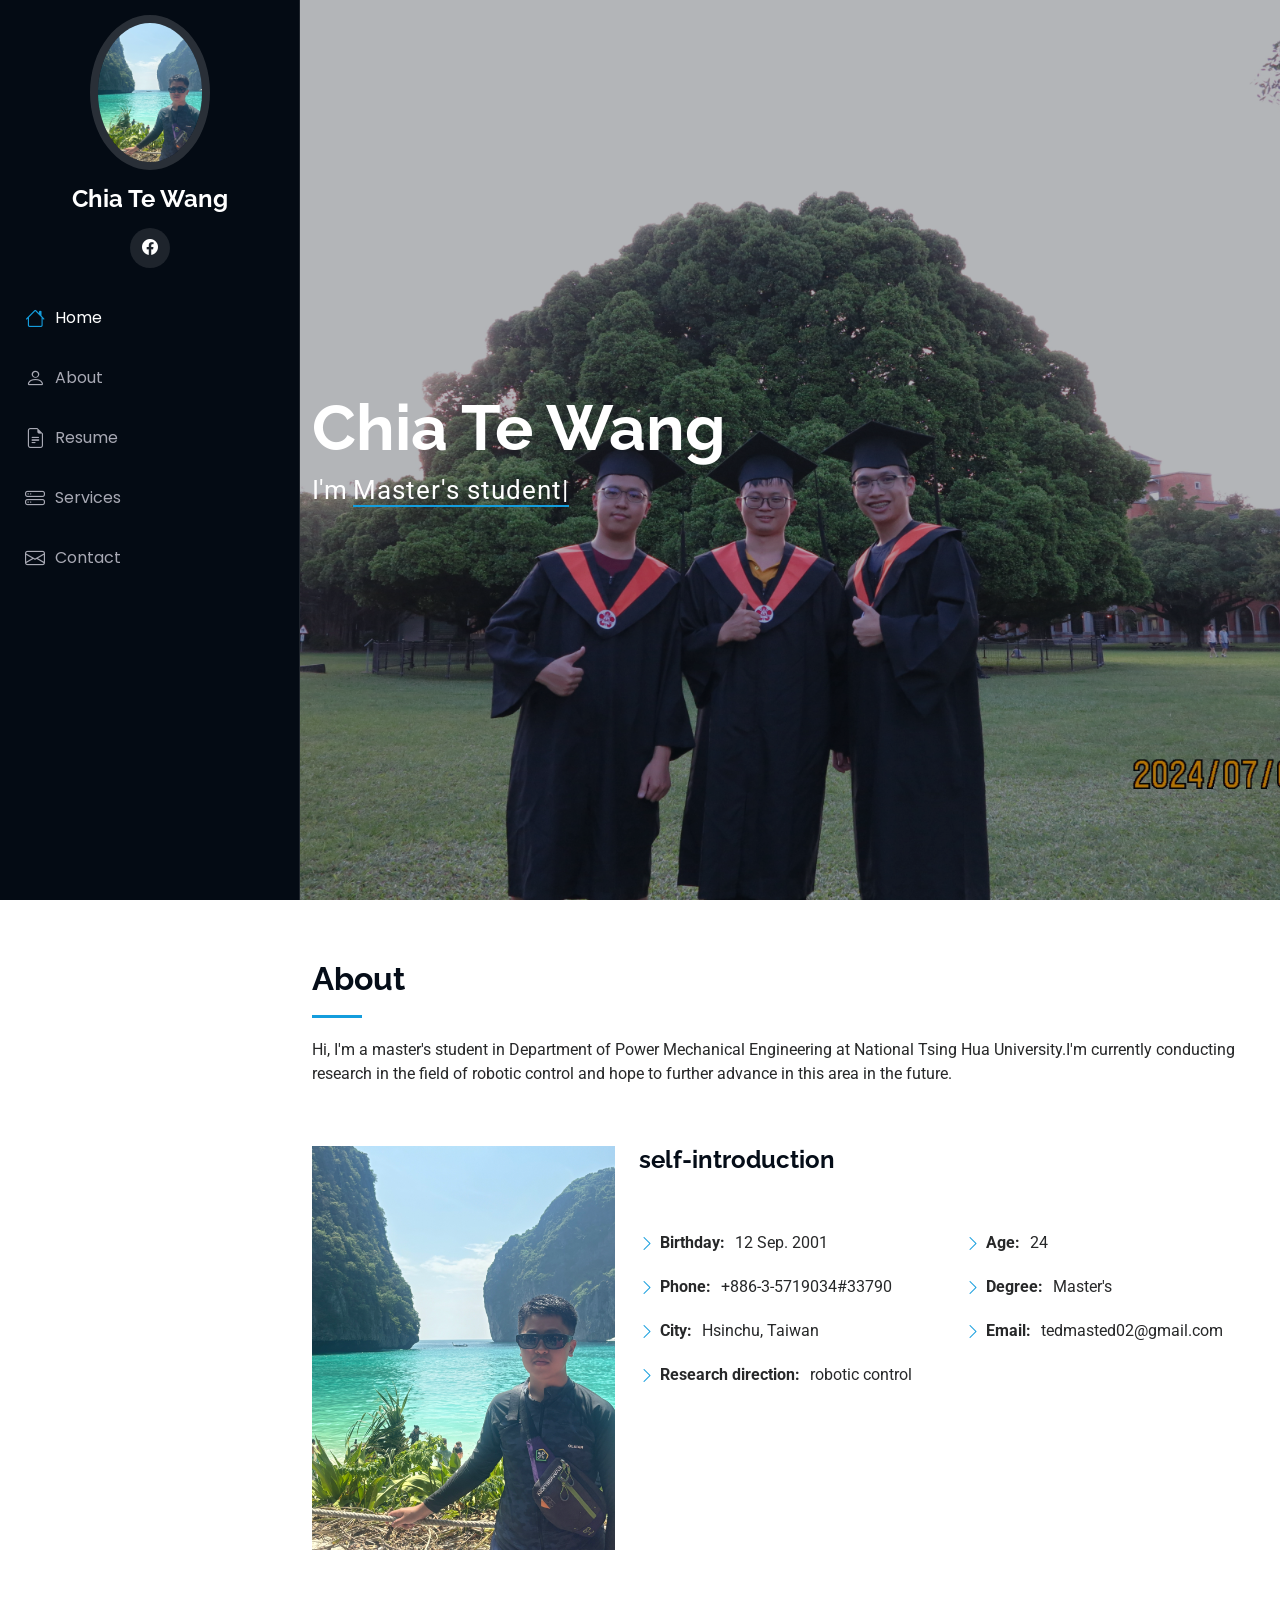
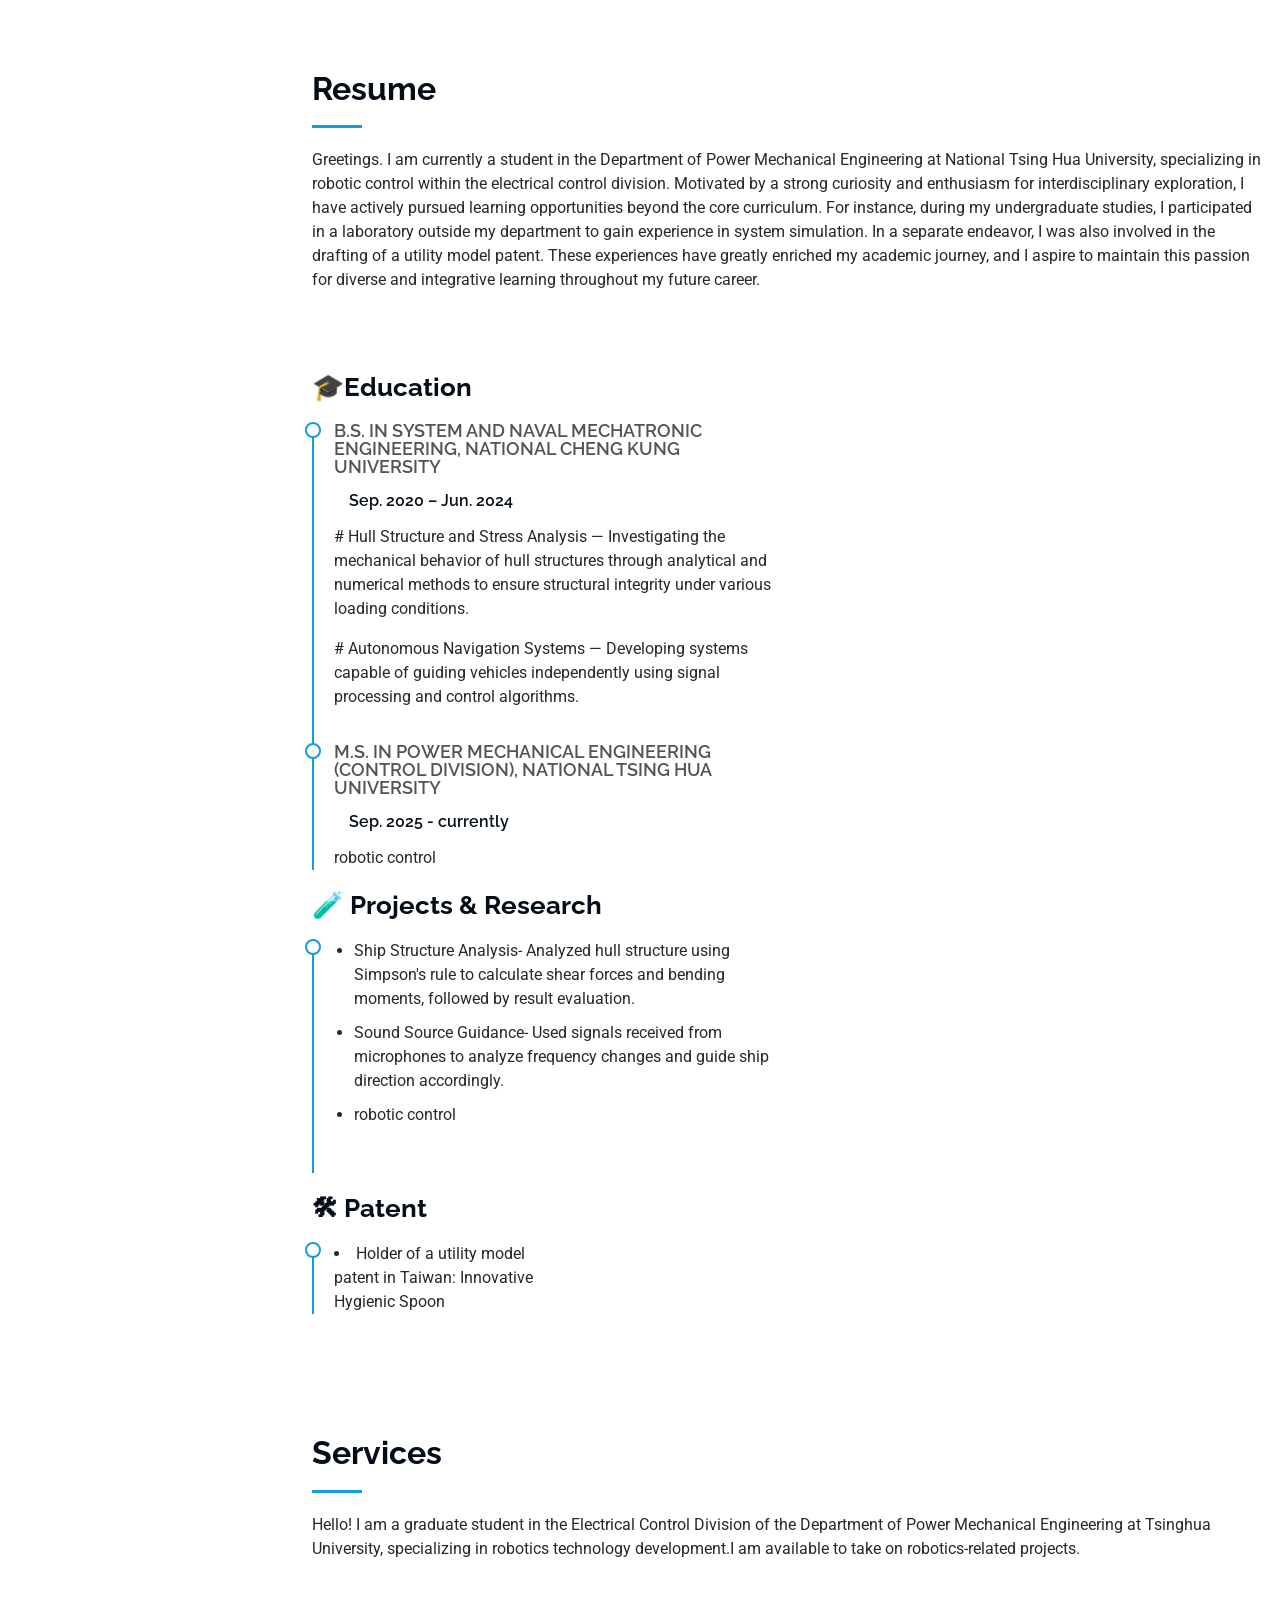
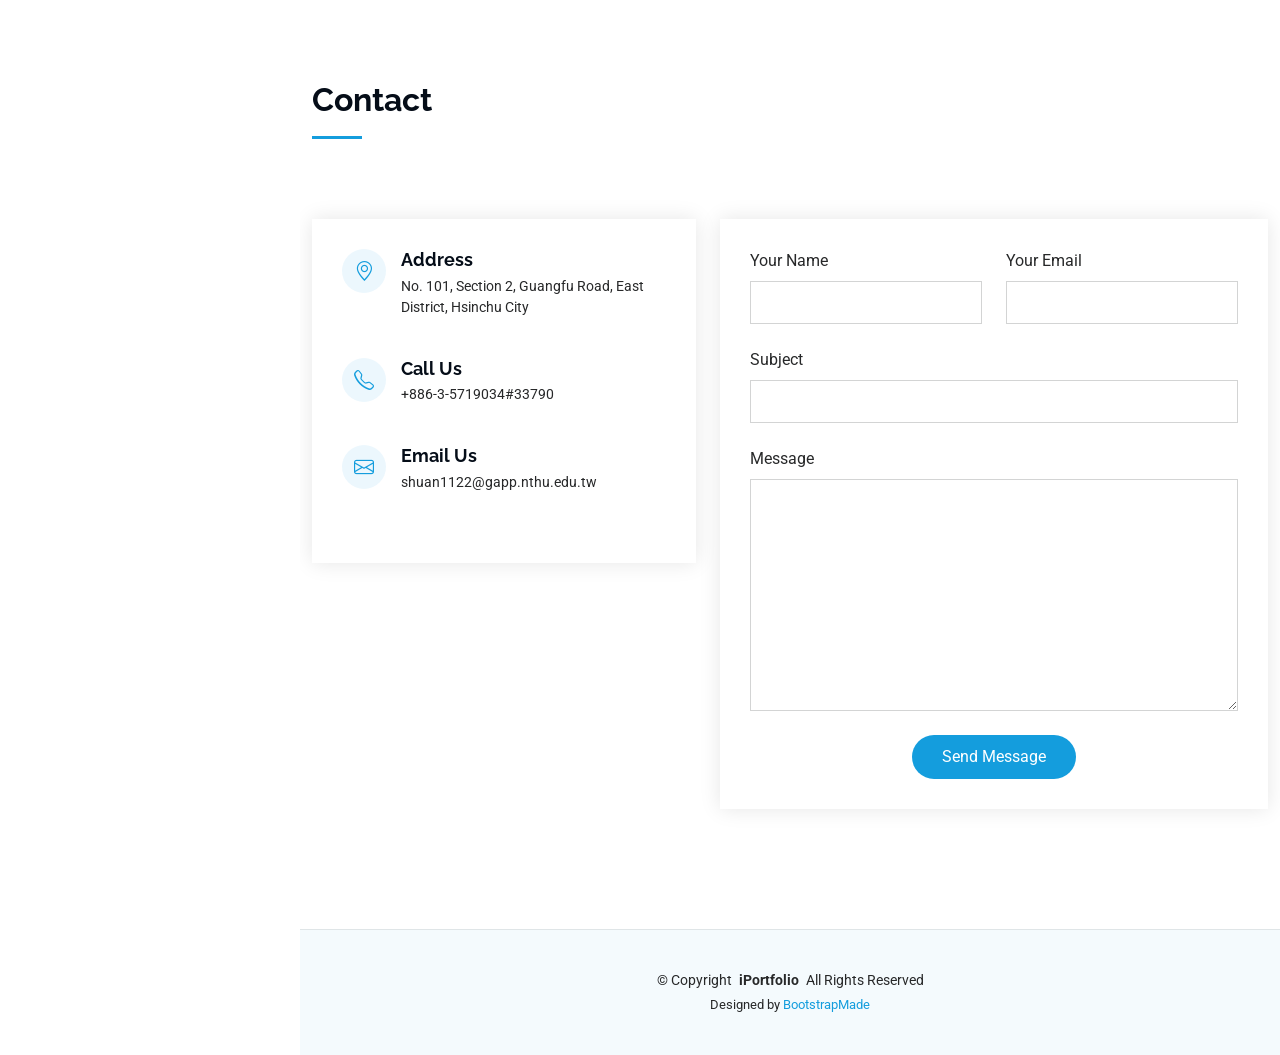
==== commit 27c2993e: "Update index.html" ====
--- a/index.html
+++ b/index.html
@@ -306,6 +306,12 @@
               </ul>
             </div><!-- Edn Resume Item -->
 
+            <div class="col-lg-6" data-aos="fade-up" data-aos-delay="100">
+            <h3 class="resume-title">🛠 Patent</h3>
+            <div class="resume-item">
+             <li>Holder of a utility model patent in Taiwan: Innovative Hygienic Spoon</li>
+            </div><!-- Edn Resume Item -->
+
             <!-- <div class="resume-item"> -->
               <!-- <h4>Graphic design specialist</h4> -->
               <!-- <h5>2017 - 2018</h5> -->
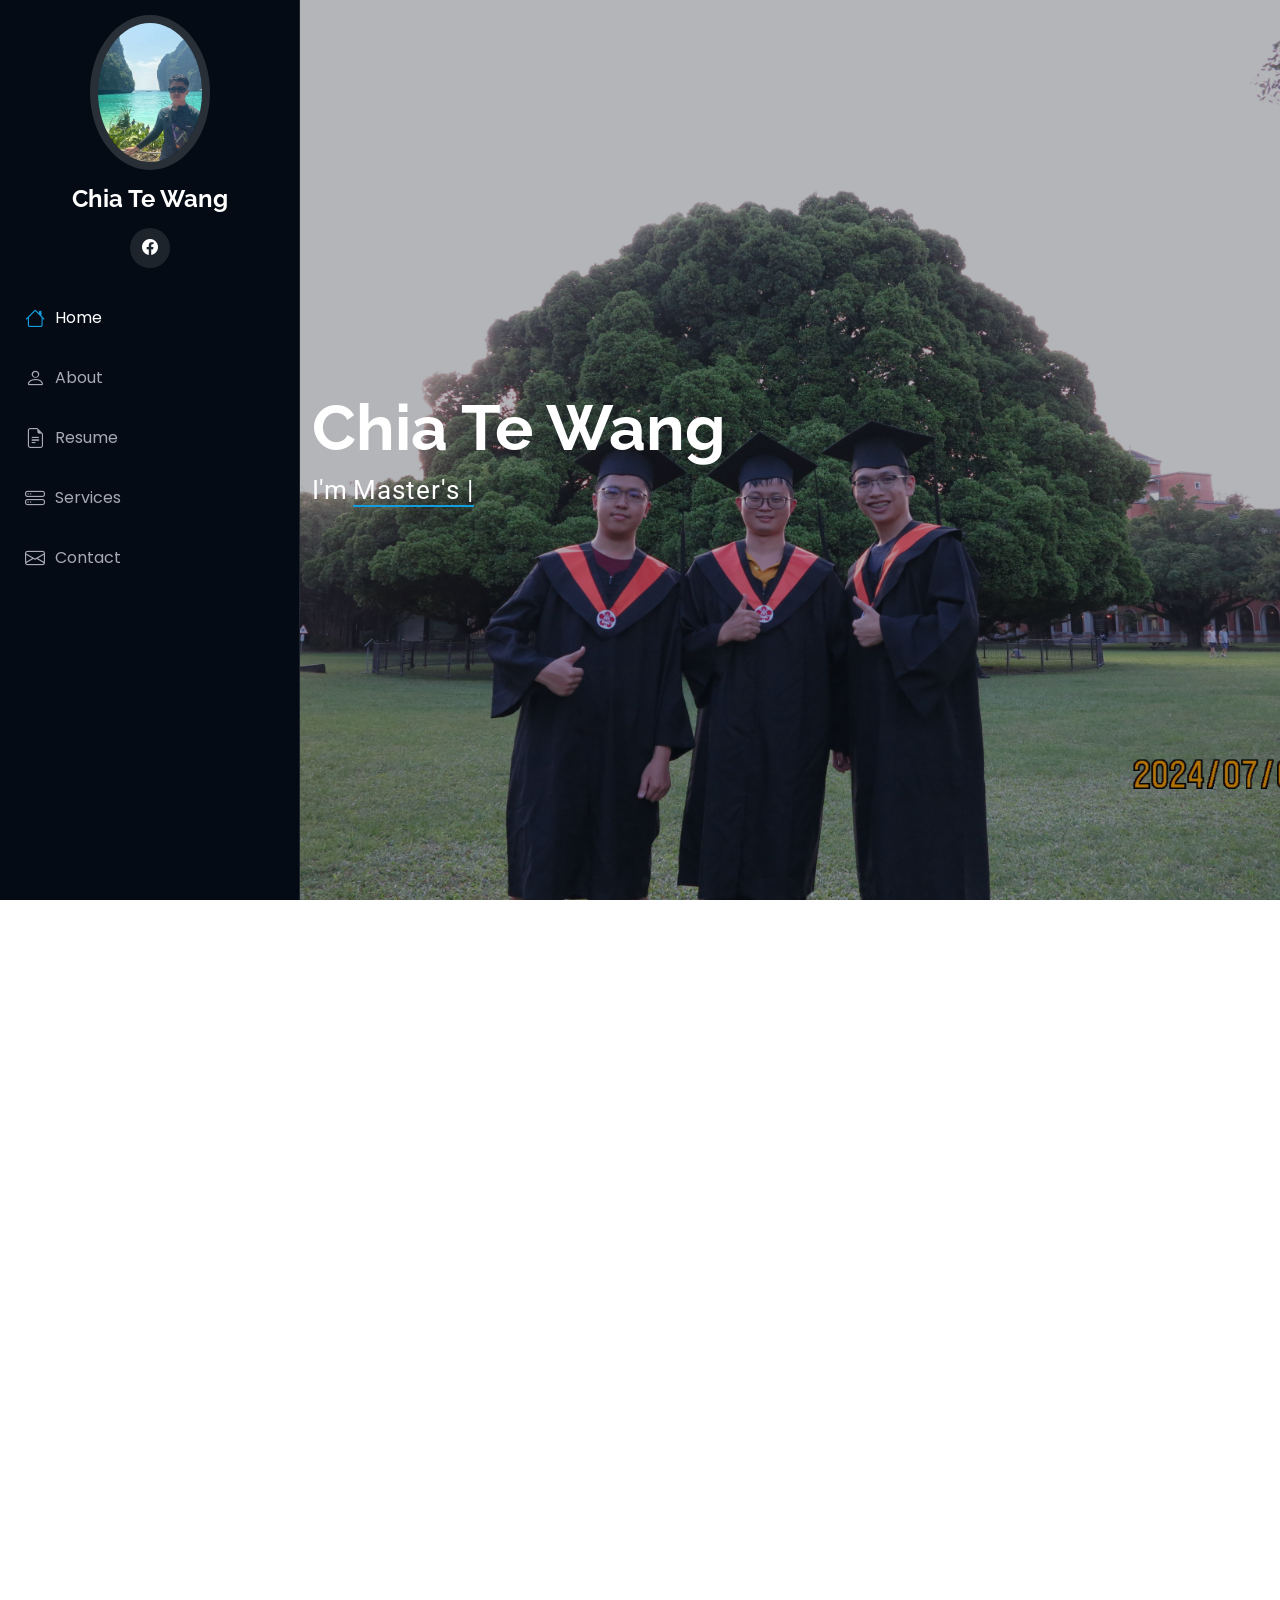
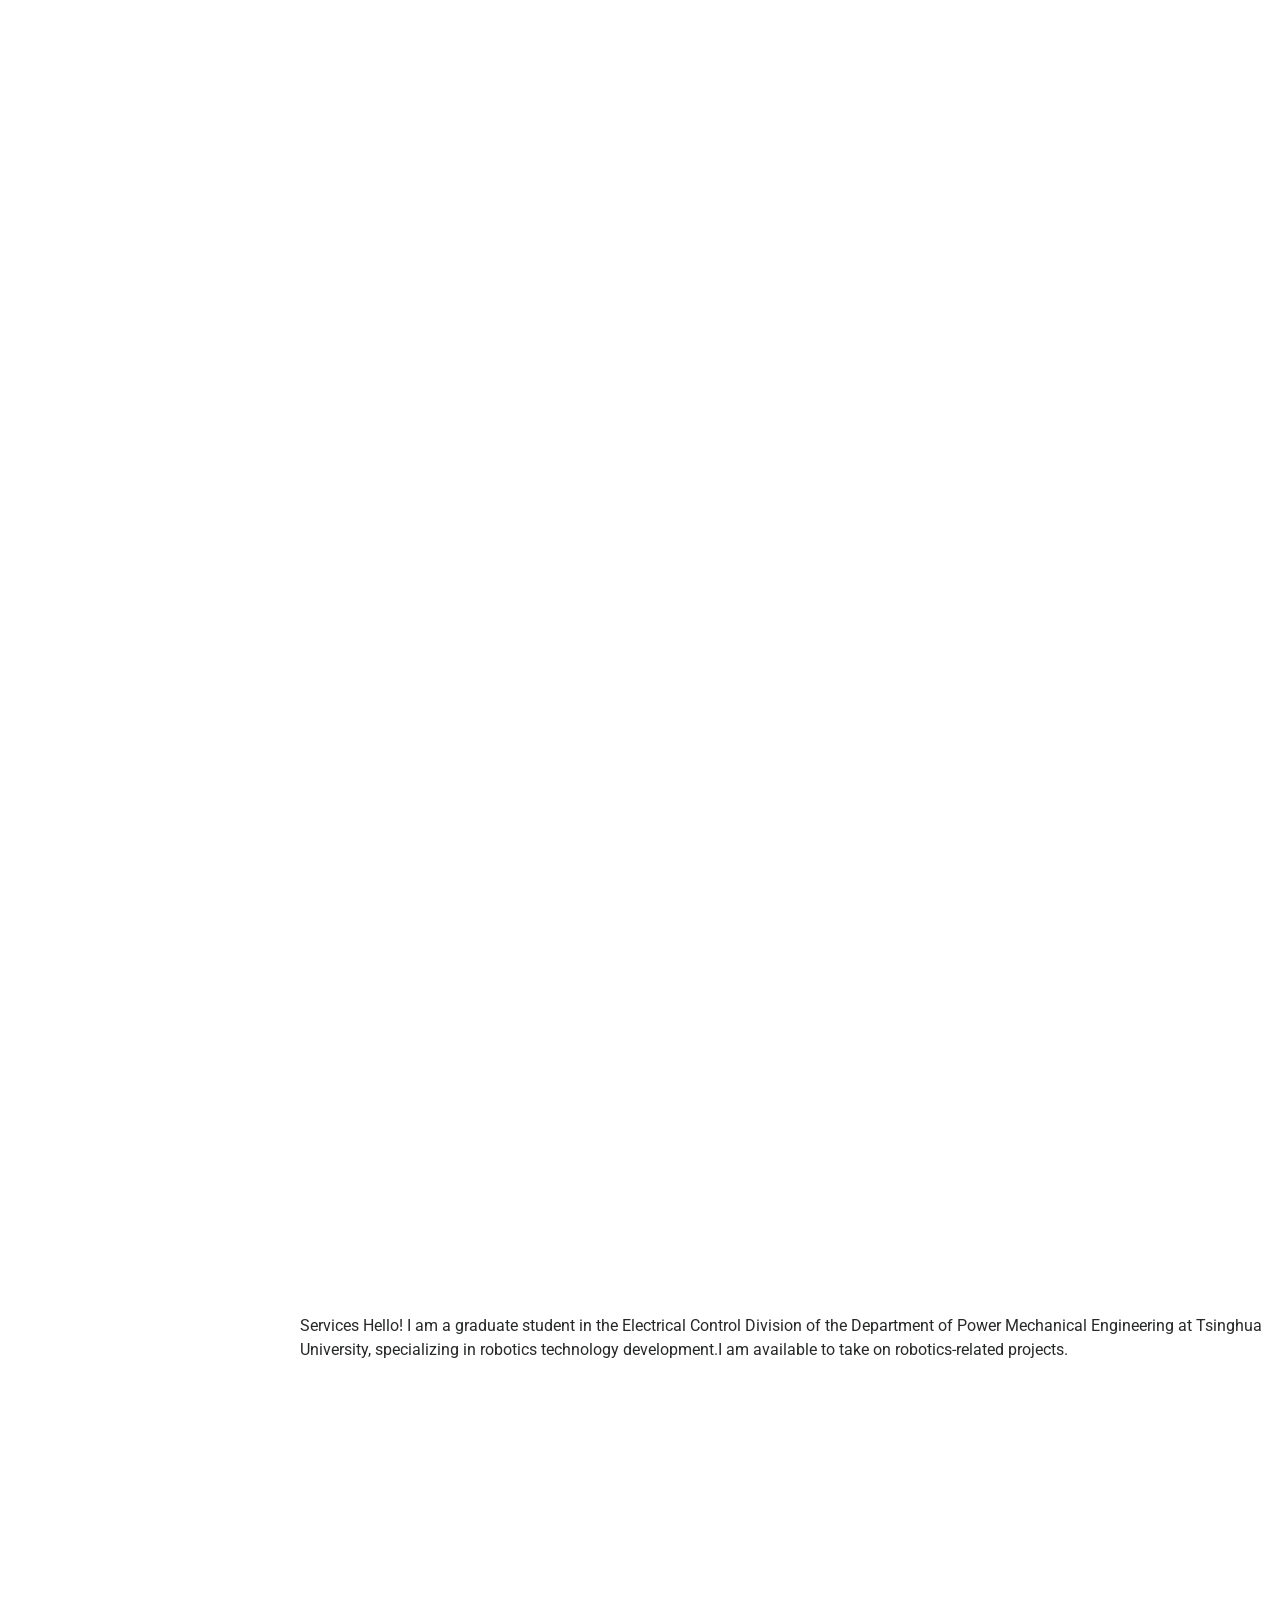
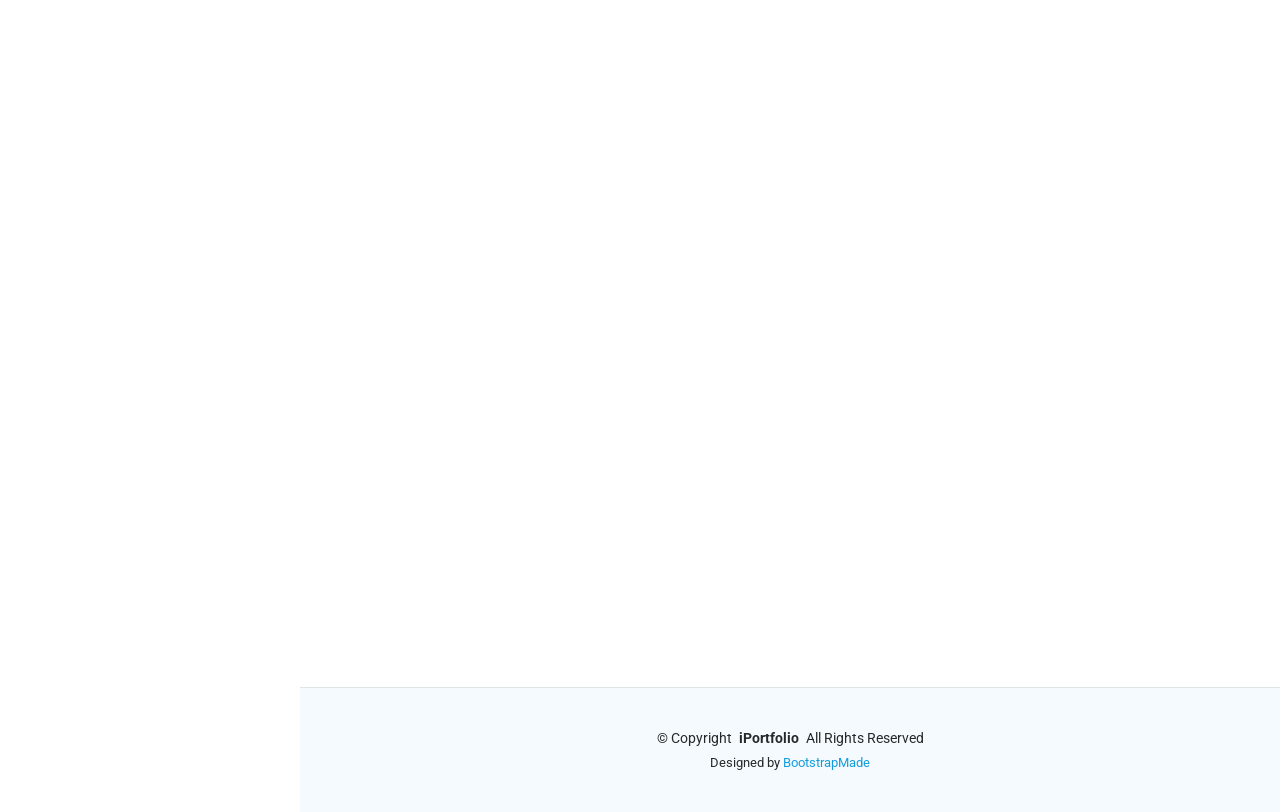
==== commit 71fdafc9: "Update index.html" ====
--- a/index.html
+++ b/index.html
@@ -309,7 +309,7 @@
             <div class="col-lg-6" data-aos="fade-up" data-aos-delay="100">
             <h3 class="resume-title">🛠 Patent</h3>
             <div class="resume-item">
-             <li>Holder of a utility model patent in Taiwan: Innovative Hygienic Spoon</li>
+             <li>   Holder of a utility model patent : Innovative Hygienic Spoon</li>
             </div><!-- Edn Resume Item -->
 
             <!-- <div class="resume-item"> -->
@@ -330,7 +330,7 @@
 
       </div>
 
-    </section><!-- /Resume Section -->
+    <!/section!><!-- /Resume Section -->
 
     <!-- Portfolio Section -->
     <!-- <section id="portfolio" class="portfolio section light-background"> -->
@@ -339,7 +339,7 @@
       <!-- <div class="container section-title" data-aos="fade-up"> -->
         <!-- <h2>Portfolio</h2> -->
         <!-- <p>Hello! I am a graduate student in the Electrical Control Division of the Department of Power Mechanical Engineering at Tsinghua University, specializing in robotics technology development.</p> -->
-      </div><!-- End Section Title -->
+      <!/div!><!-- End Section Title -->
 
       <!-- <div class="container"> -->
 
@@ -508,13 +508,13 @@
     <!-- </section>/Portfolio Section -->
 
     <!-- Services Section -->
-    <section id="services" class="services section">
+    <!section id="services" class="services section"!>
 
       <!-- Section Title -->
-      <div class="container section-title" data-aos="fade-up">
-        <h2>Services</h2>
-        <p>Hello! I am a graduate student in the Electrical Control Division of the Department of Power Mechanical Engineering at Tsinghua University, specializing in robotics technology development.I am available to take on robotics-related projects.</p>
-      </div><!-- End Section Title -->
+      <!div class="container section-title" data-aos="fade-up"!>
+        <!h2>Services</h2!>
+        <!p!>Hello! I am a graduate student in the Electrical Control Division of the Department of Power Mechanical Engineering at Tsinghua University, specializing in robotics technology development.I am available to take on robotics-related projects.</p>
+      <!/div><!-- End Section Title --!>
 
       <div class="container">
 
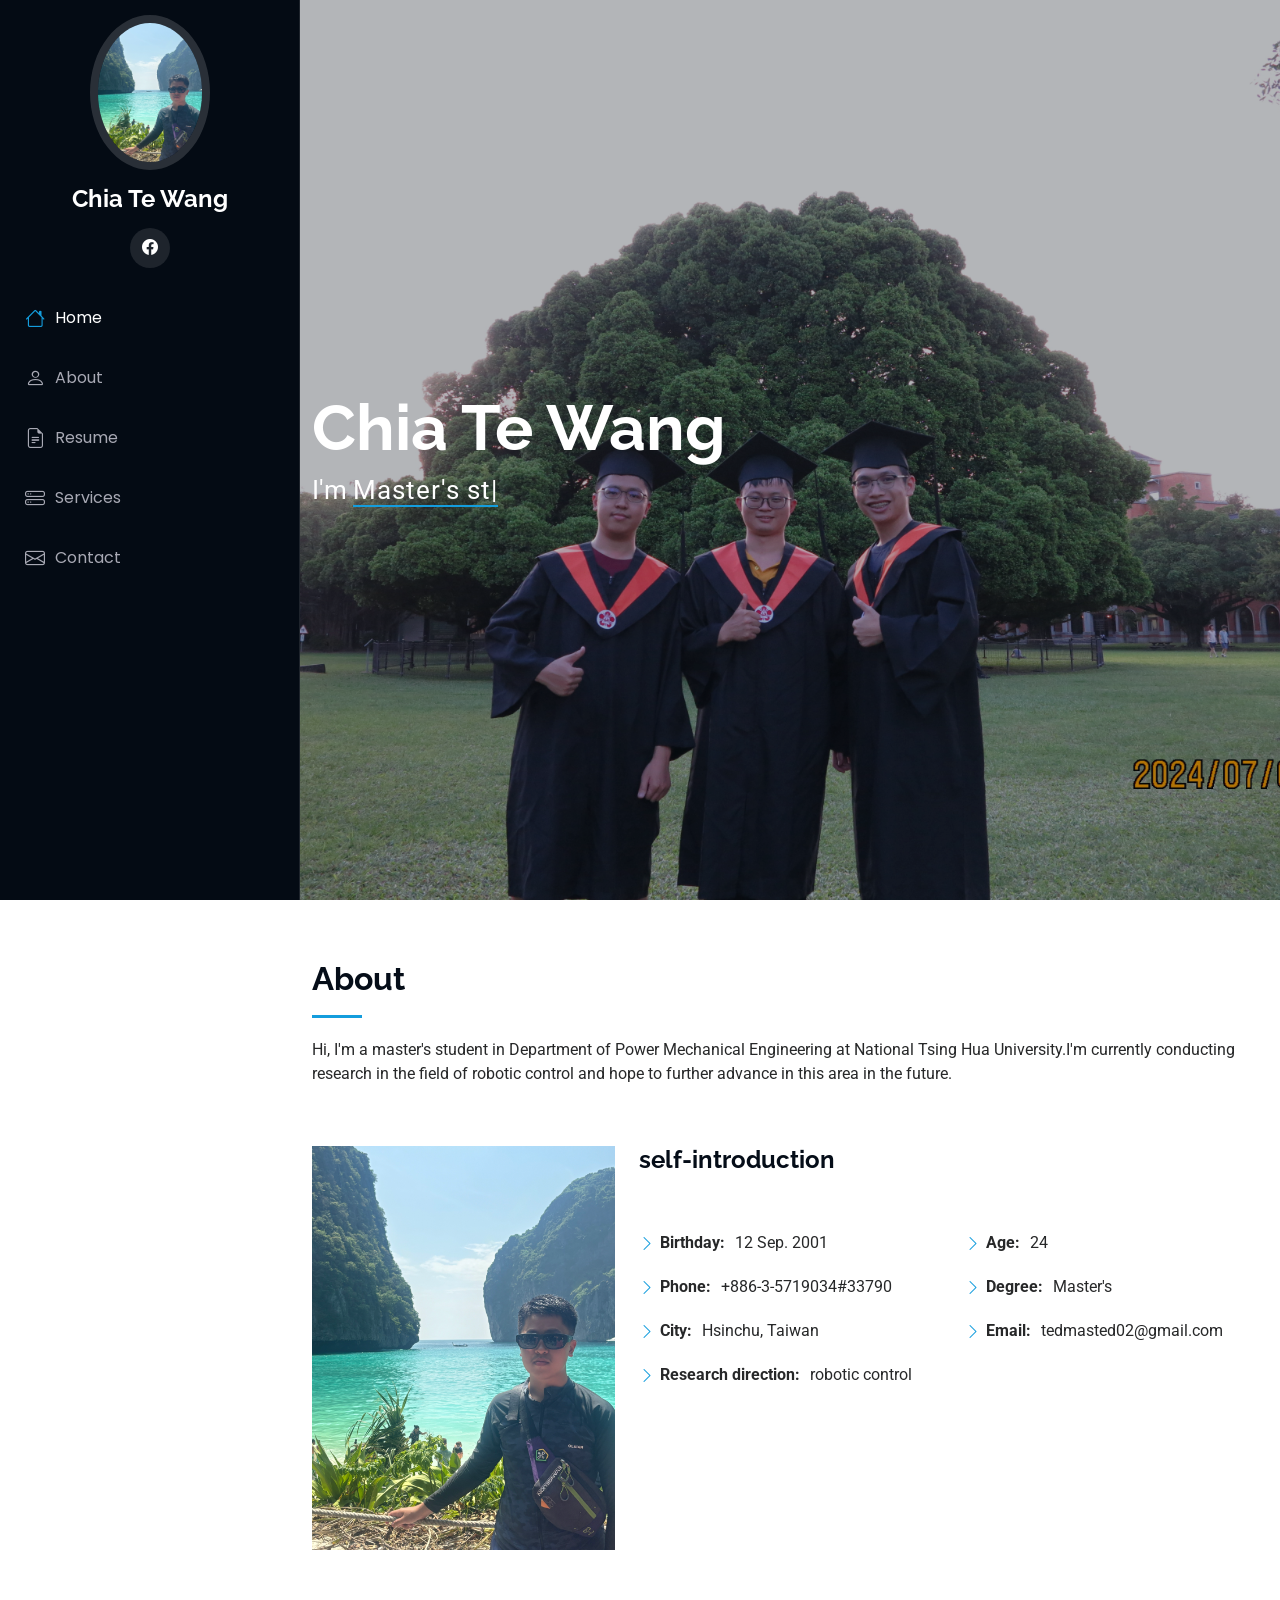
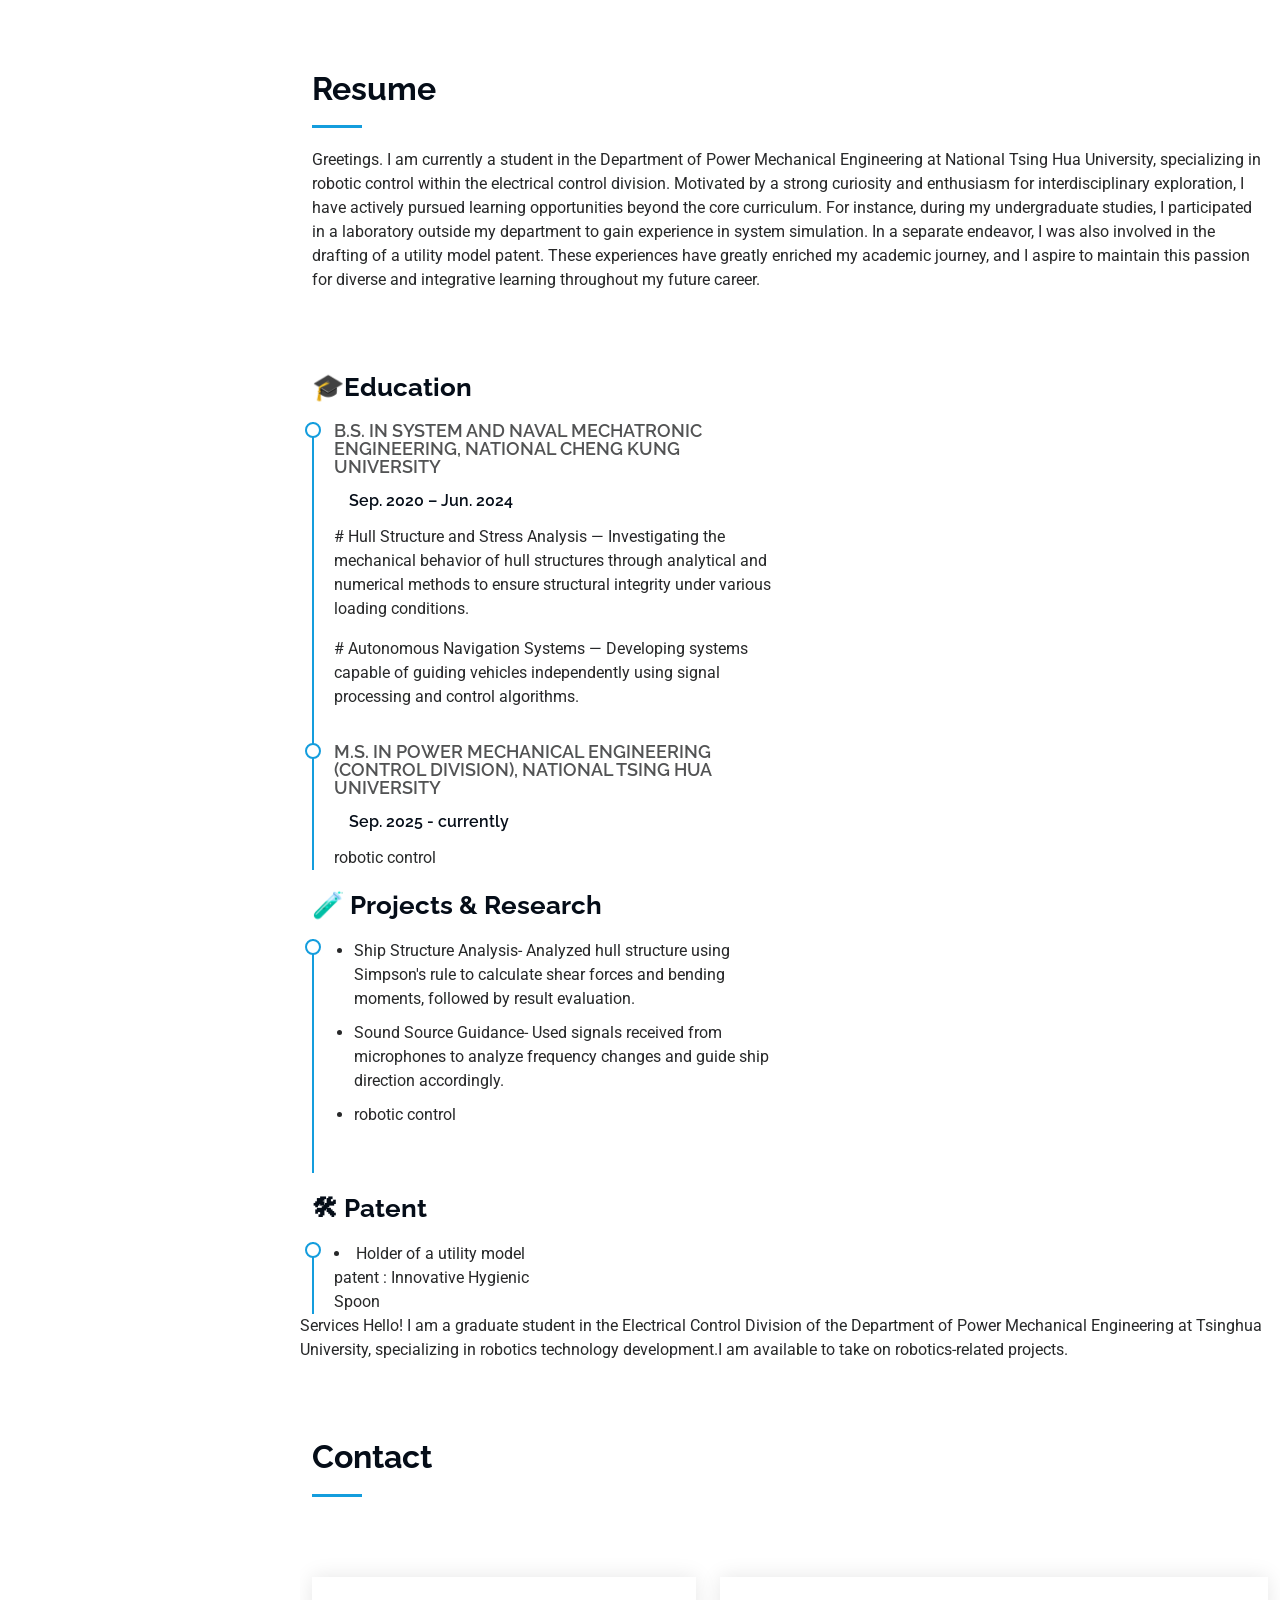
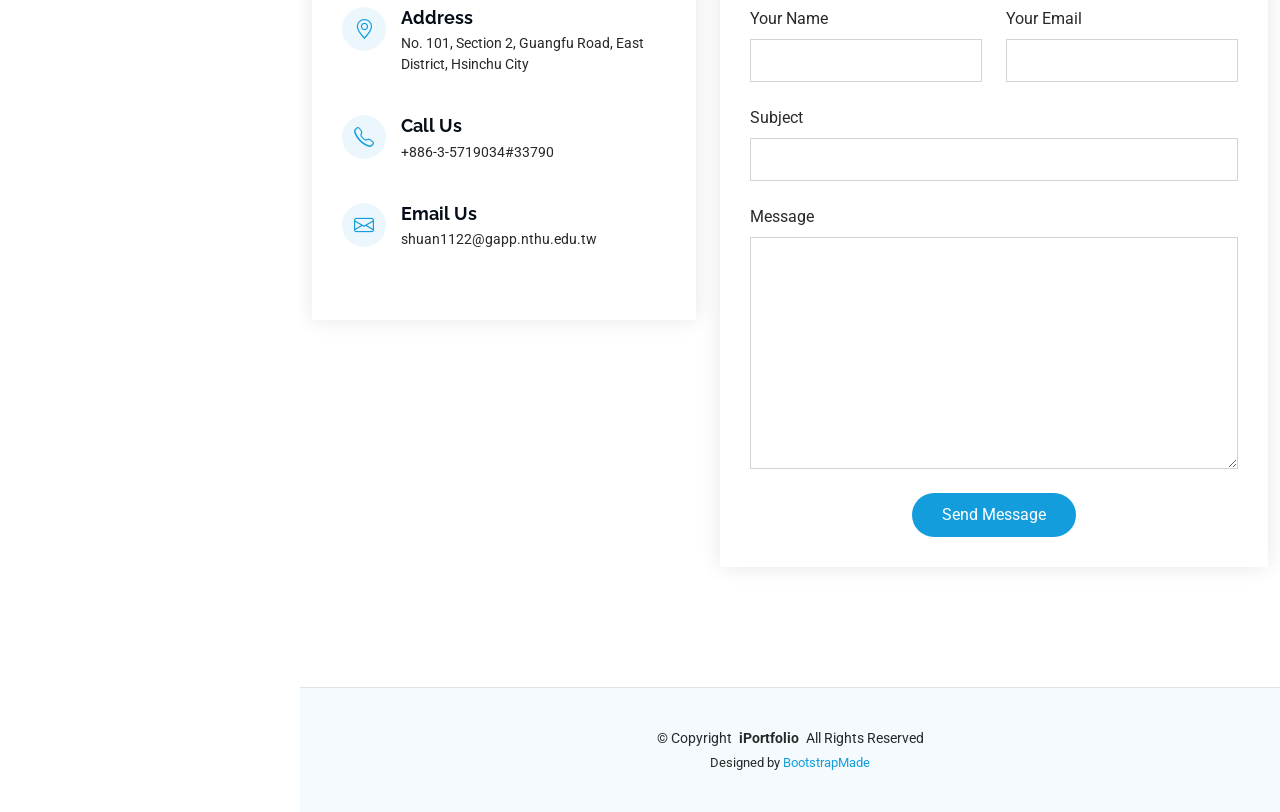
==== commit bbebd62e: "Update index.html" ====
--- a/index.html
+++ b/index.html
@@ -61,7 +61,7 @@
         <li><a href="#about"><i class="bi bi-person navicon"></i> About</a></li>
         <li><a href="#resume"><i class="bi bi-file-earmark-text navicon"></i> Resume</a></li>
         <!-- <li><a href="#portfolio"><i class="bi bi-images navicon"></i> Portfolio</a></li> -->
-        <li><a href="#services"><i class="bi bi-hdd-stack navicon"></i> Services</a></li>
+        <!li><a href="#services"><i class="bi bi-hdd-stack navicon"></i> Services</a></li!>
         <!-- <li class="dropdown"><a href="#"><i class="bi bi-menu-button navicon"></i> <span>Dropdown</span> <i class="bi bi-chevron-down toggle-dropdown"></i></a> -->
           <!-- <ul> -->
             <!-- <li><a href="#">Dropdown 1</a></li> -->
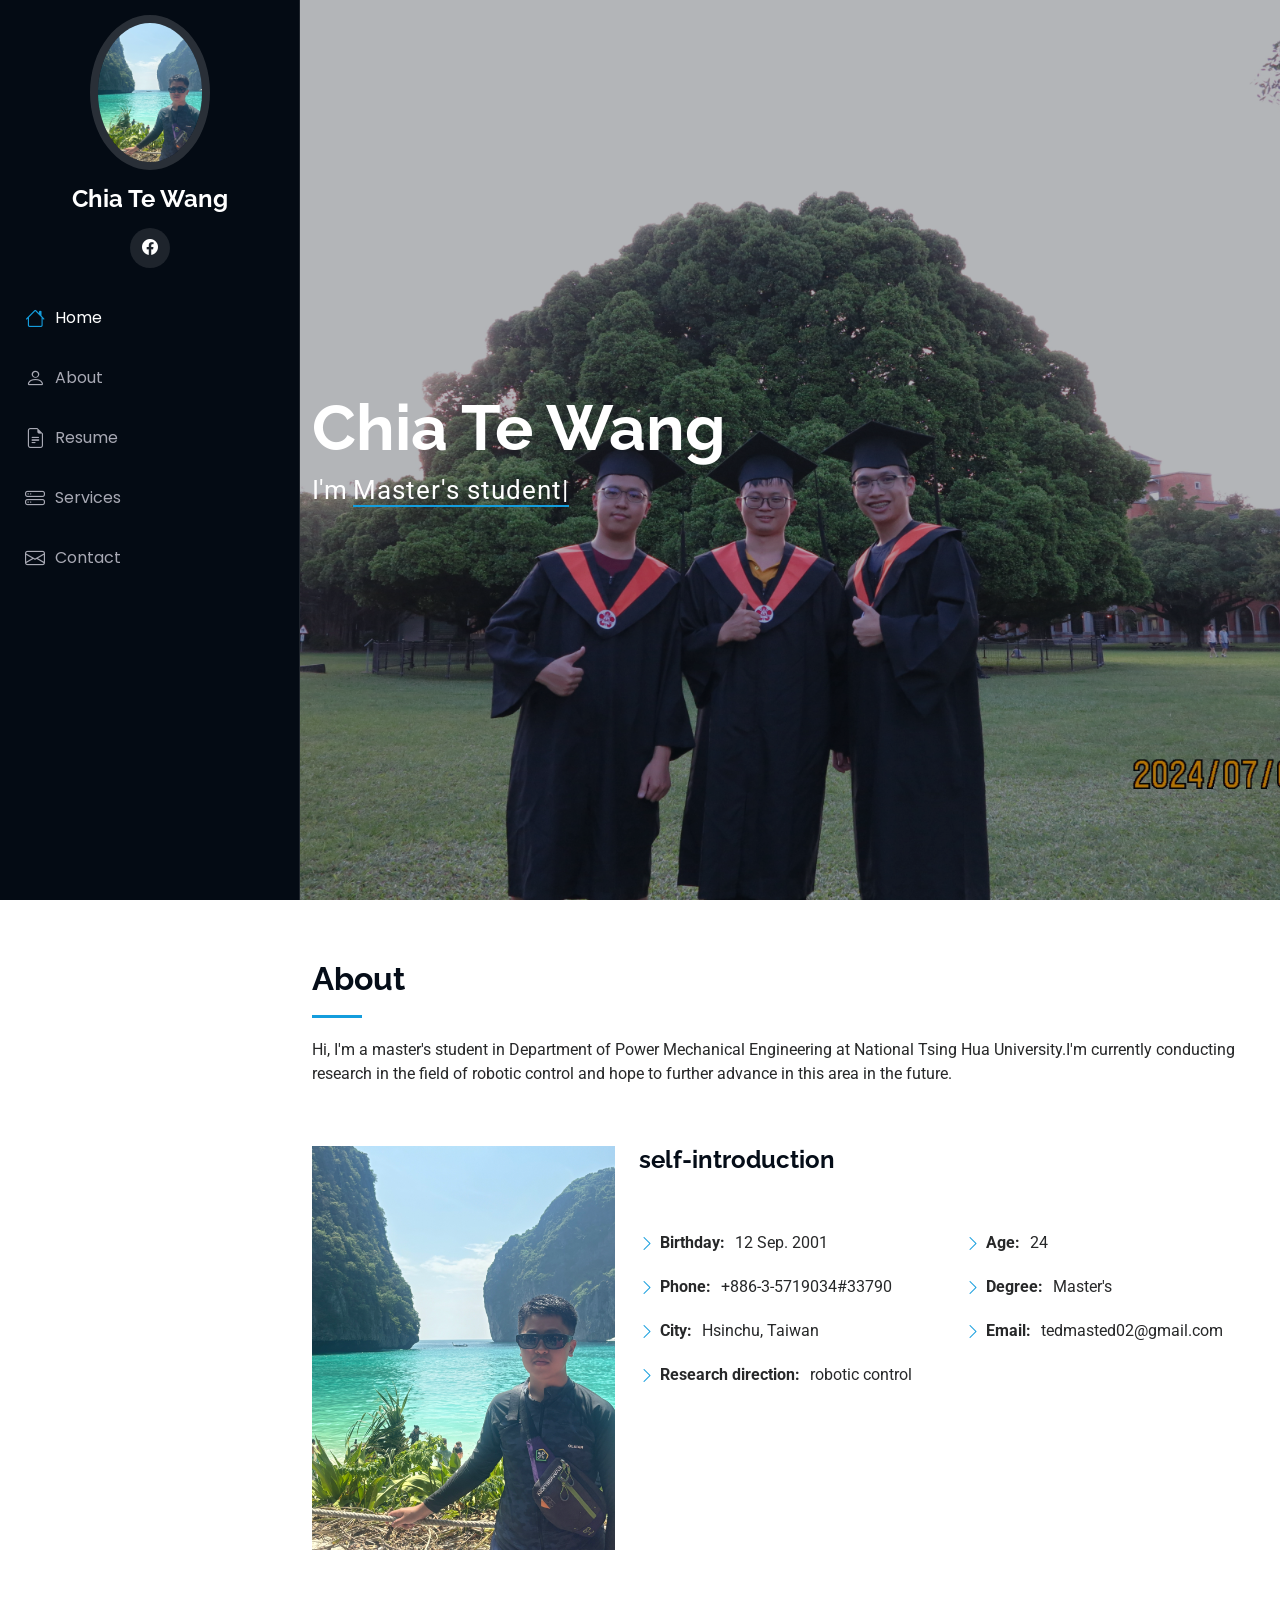
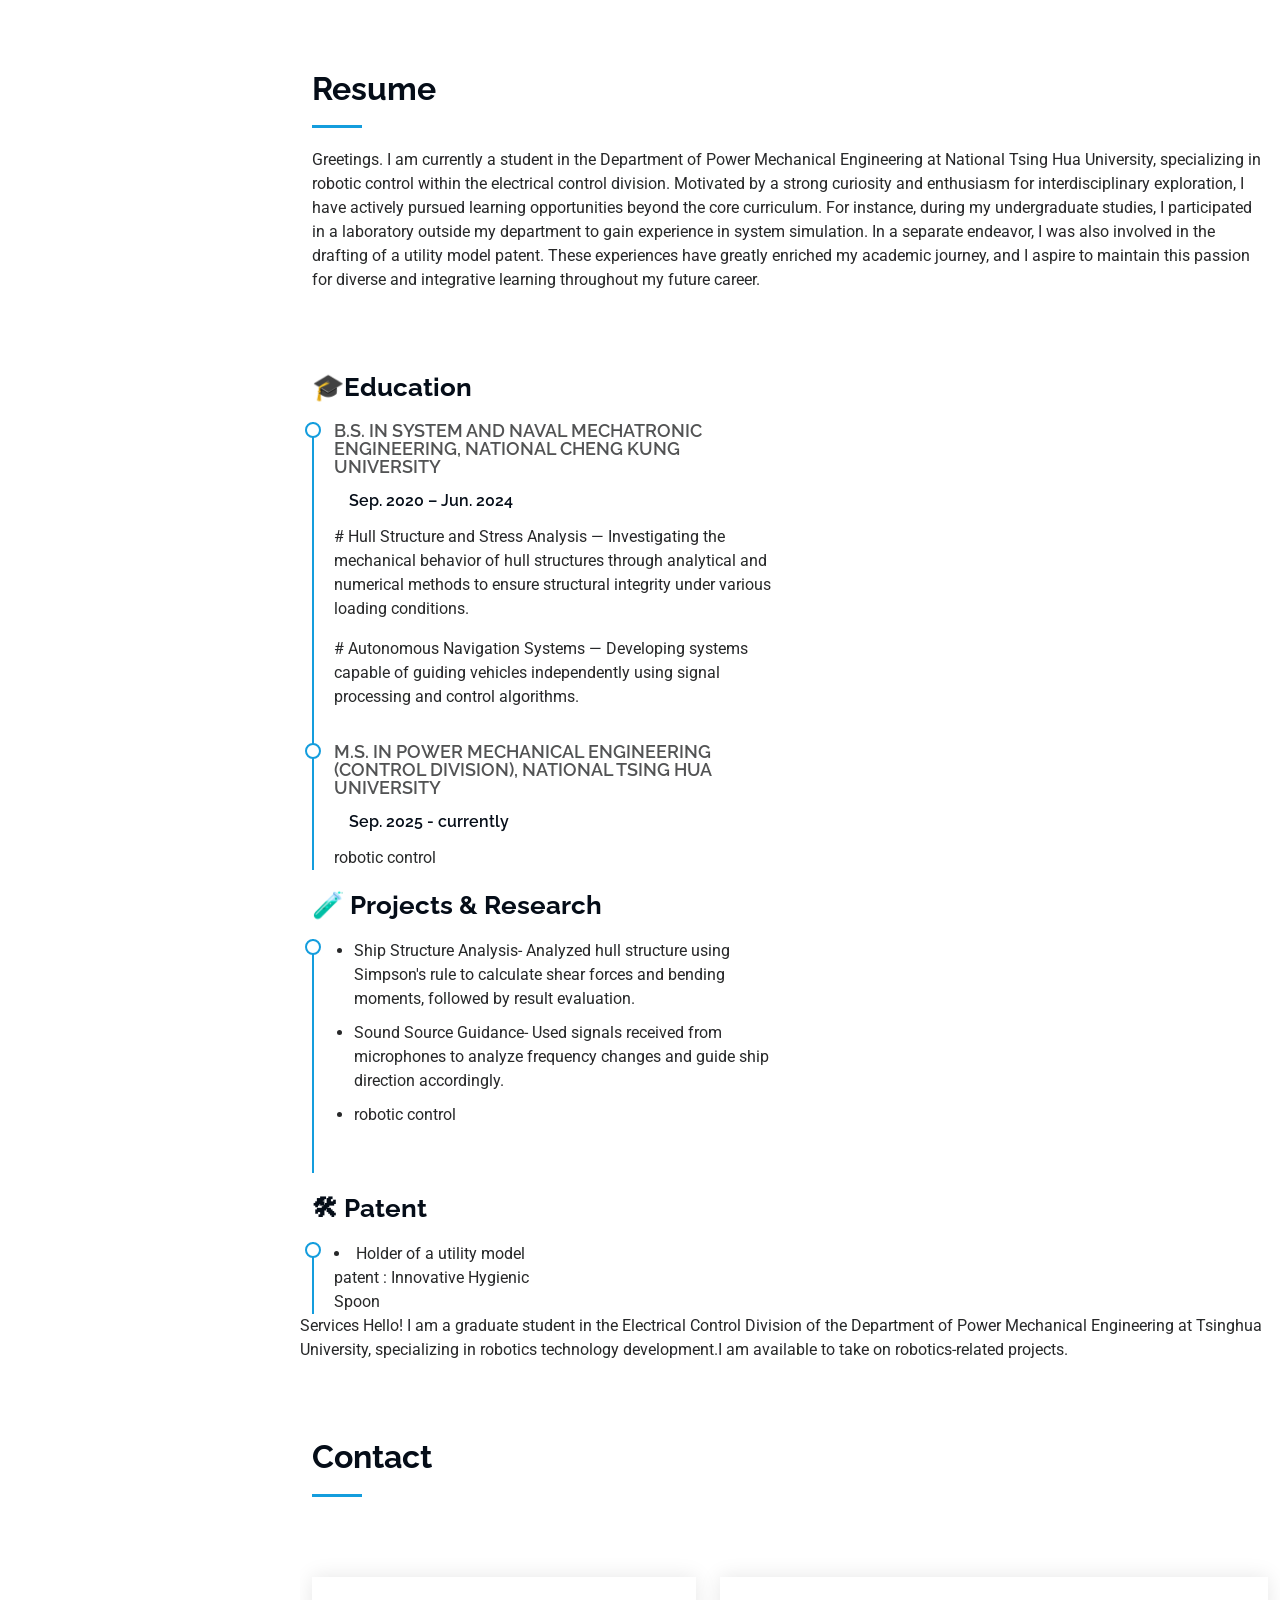
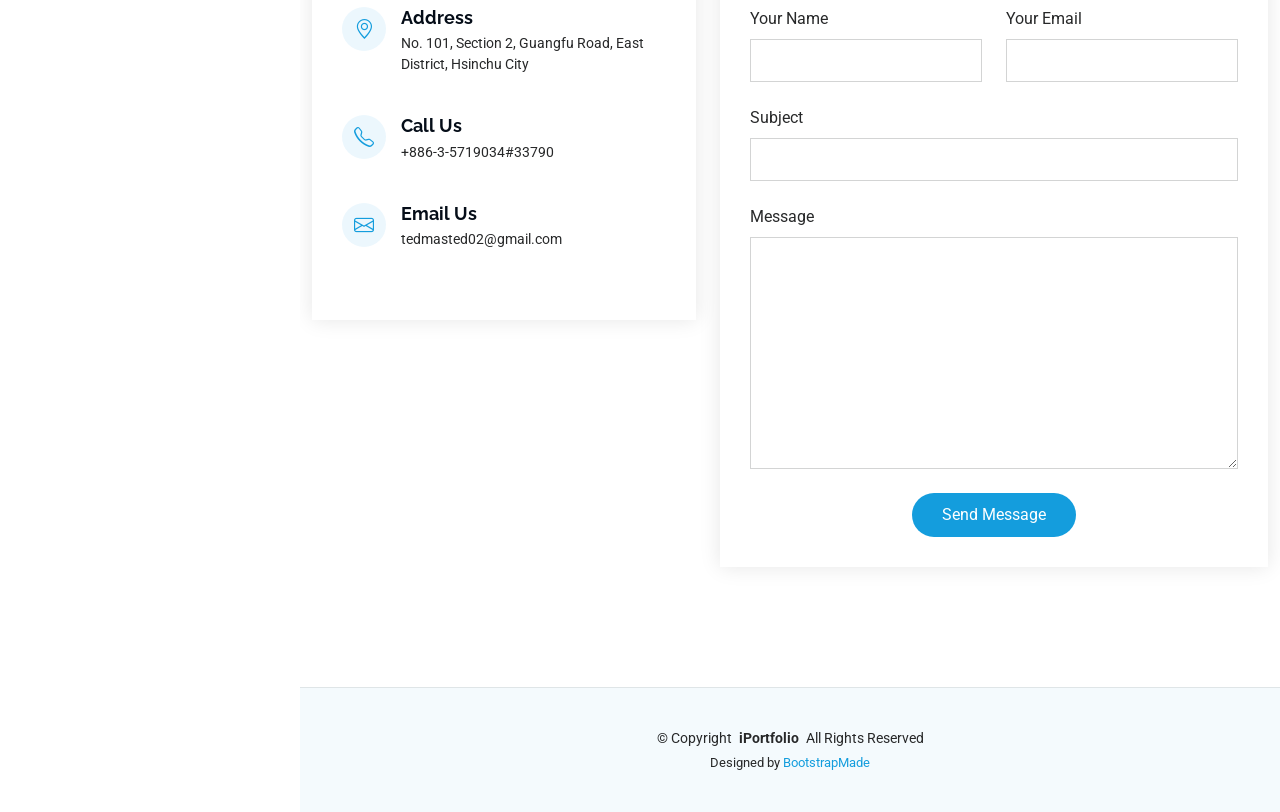
==== commit e2de2776: "Update index.html" ====
--- a/index.html
+++ b/index.html
@@ -723,7 +723,7 @@
                 <i class="bi bi-envelope flex-shrink-0"></i>
                 <div>
                   <h3>Email Us</h3>
-                  <p>shuan1122@gapp.nthu.edu.tw</p>
+                  <p>tedmasted02@gmail.com</p>
                 </div>
               </div><!-- End Info Item -->
 
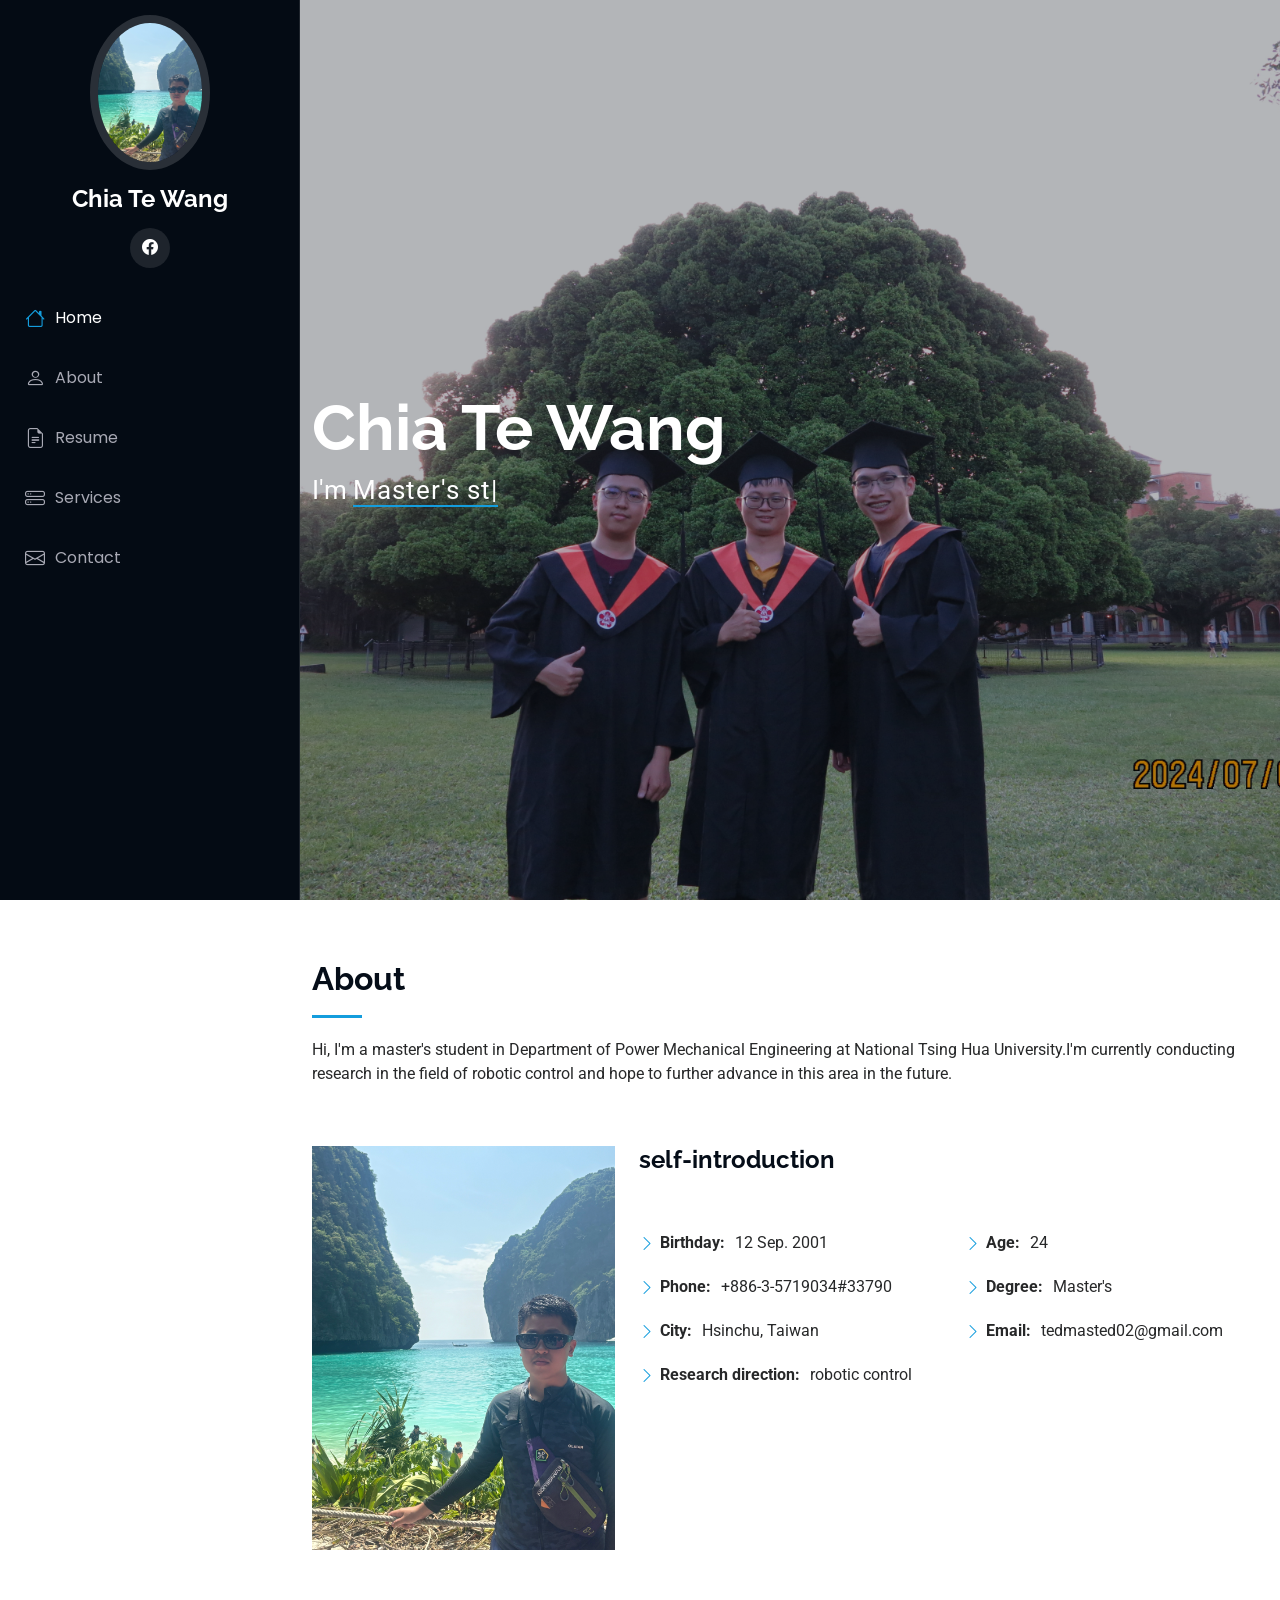
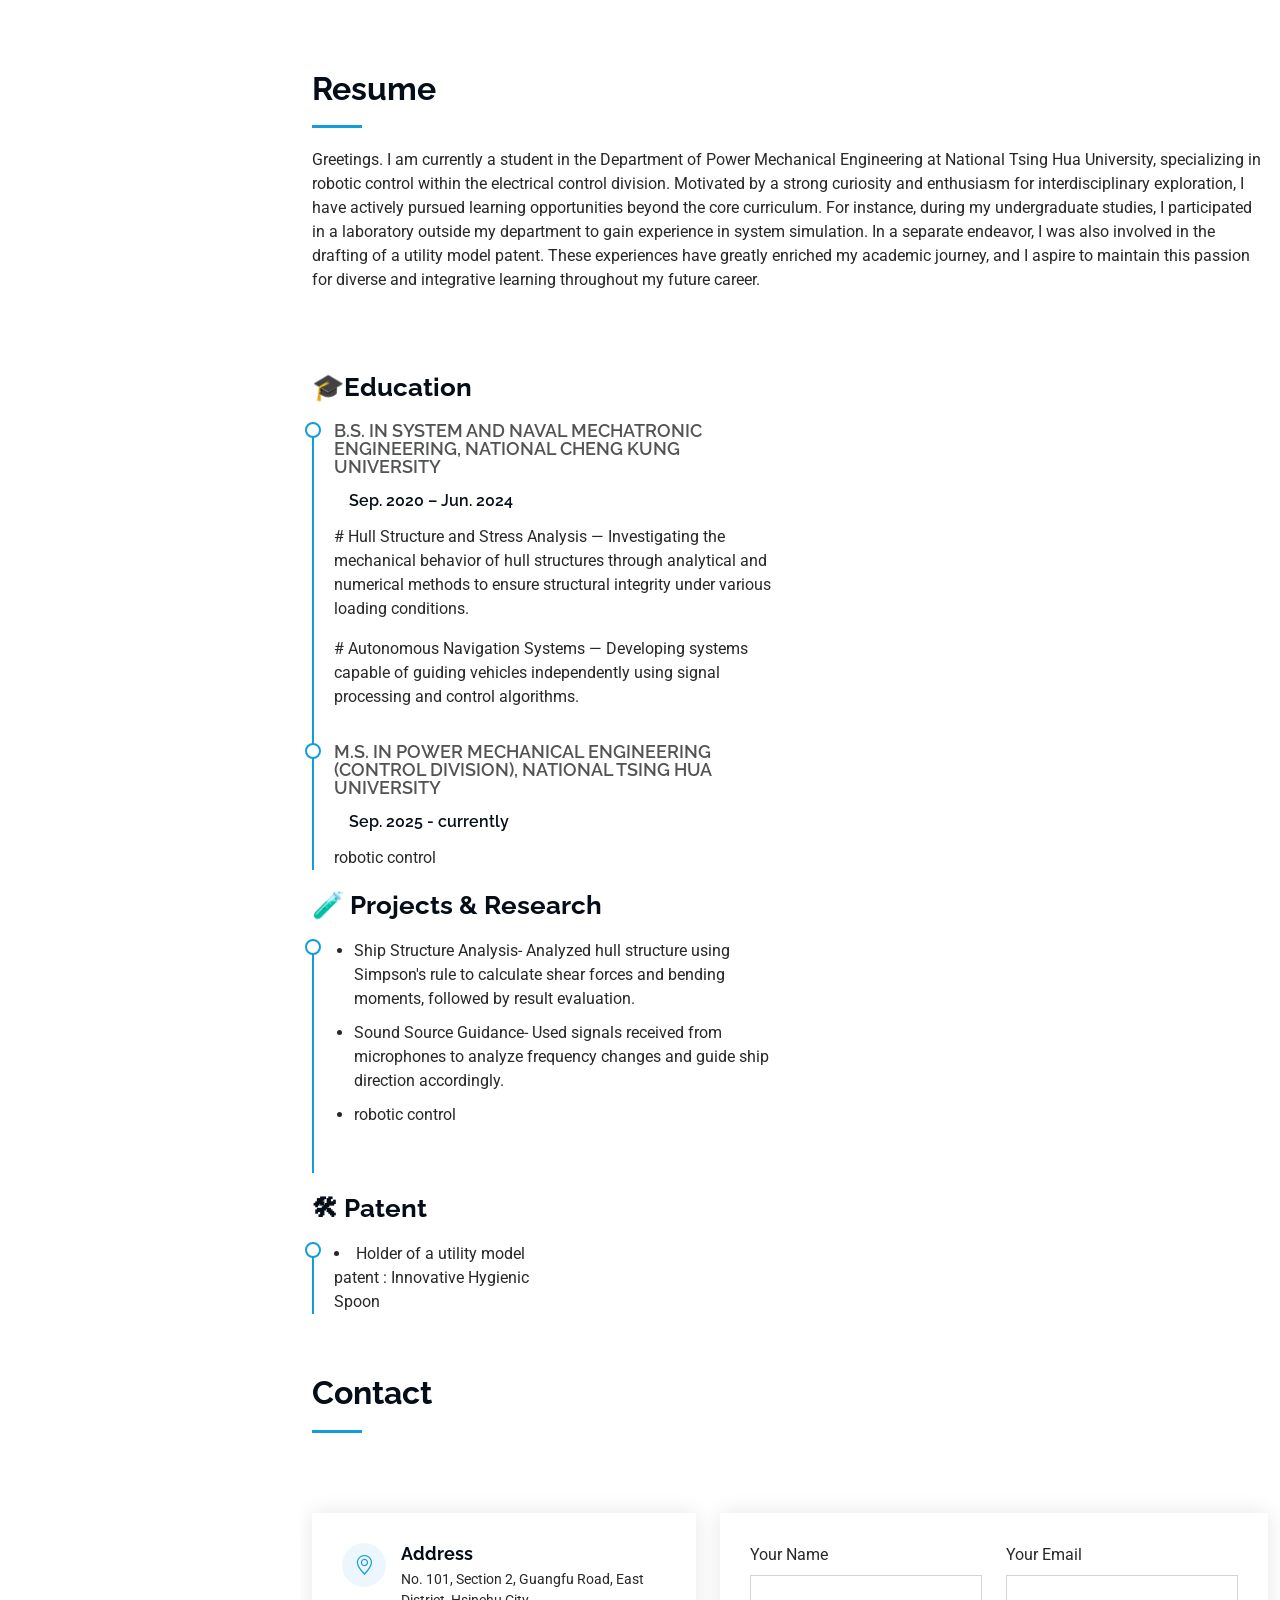
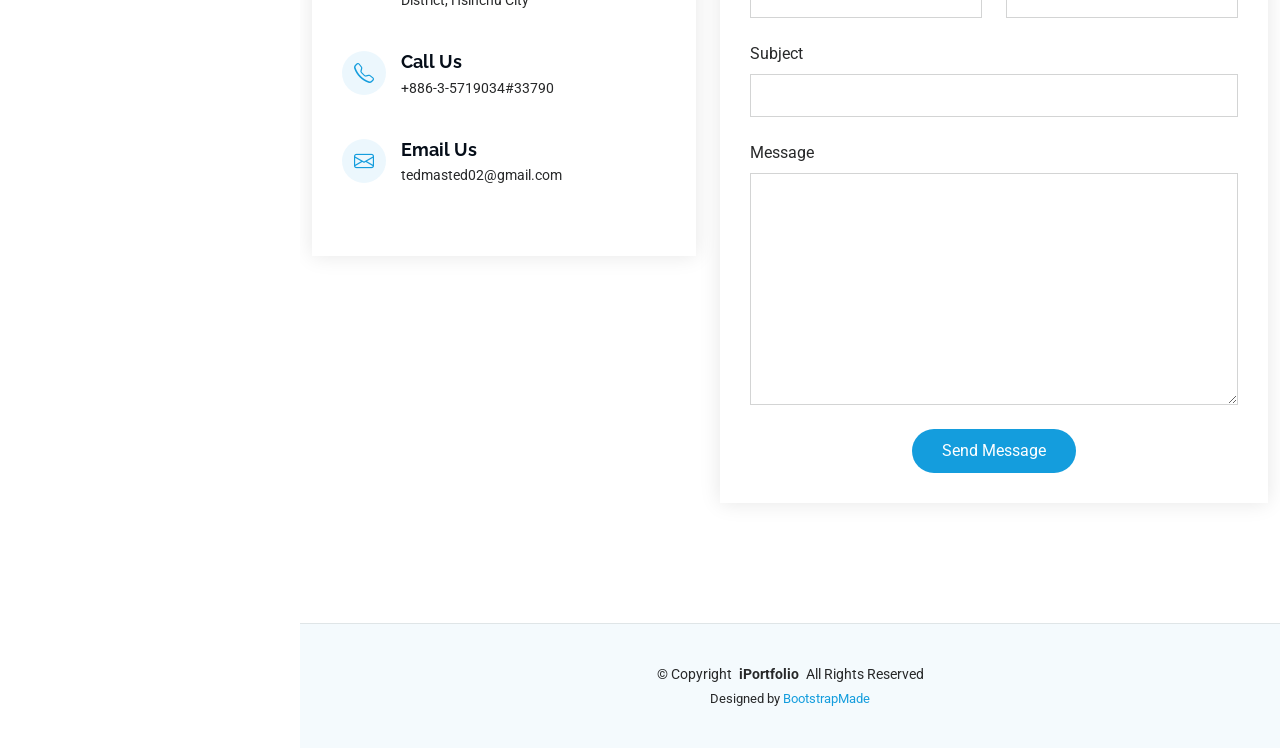
==== commit 1c7aef8d: "Update index.html" ====
--- a/index.html
+++ b/index.html
@@ -338,7 +338,7 @@
       <!-- Section Title -->
       <!-- <div class="container section-title" data-aos="fade-up"> -->
         <!-- <h2>Portfolio</h2> -->
-        <!-- <p>Hello! I am a graduate student in the Electrical Control Division of the Department of Power Mechanical Engineering at Tsinghua University, specializing in robotics technology development.</p> -->
+        <!-- <!p>Hello! I am a graduate student in the Electrical Control Division of the Department of Power Mechanical Engineering at Tsinghua University, specializing in robotics technology development.</p> -->
       <!/div!><!-- End Section Title -->
 
       <!-- <div class="container"> -->
@@ -512,8 +512,8 @@
 
       <!-- Section Title -->
       <!div class="container section-title" data-aos="fade-up"!>
-        <!h2>Services</h2!>
-        <!p!>Hello! I am a graduate student in the Electrical Control Division of the Department of Power Mechanical Engineering at Tsinghua University, specializing in robotics technology development.I am available to take on robotics-related projects.</p>
+       <!-- <h2>Services</h2>-->
+        <!--  <p>Hello! I am a graduate student in the Electrical Control Division of the Department of Power Mechanical Engineering at Tsinghua University, specializing in robotics technology development.I am available to take on robotics-related projects.</p>-->
       <!/div><!-- End Section Title --!>
 
       <div class="container">
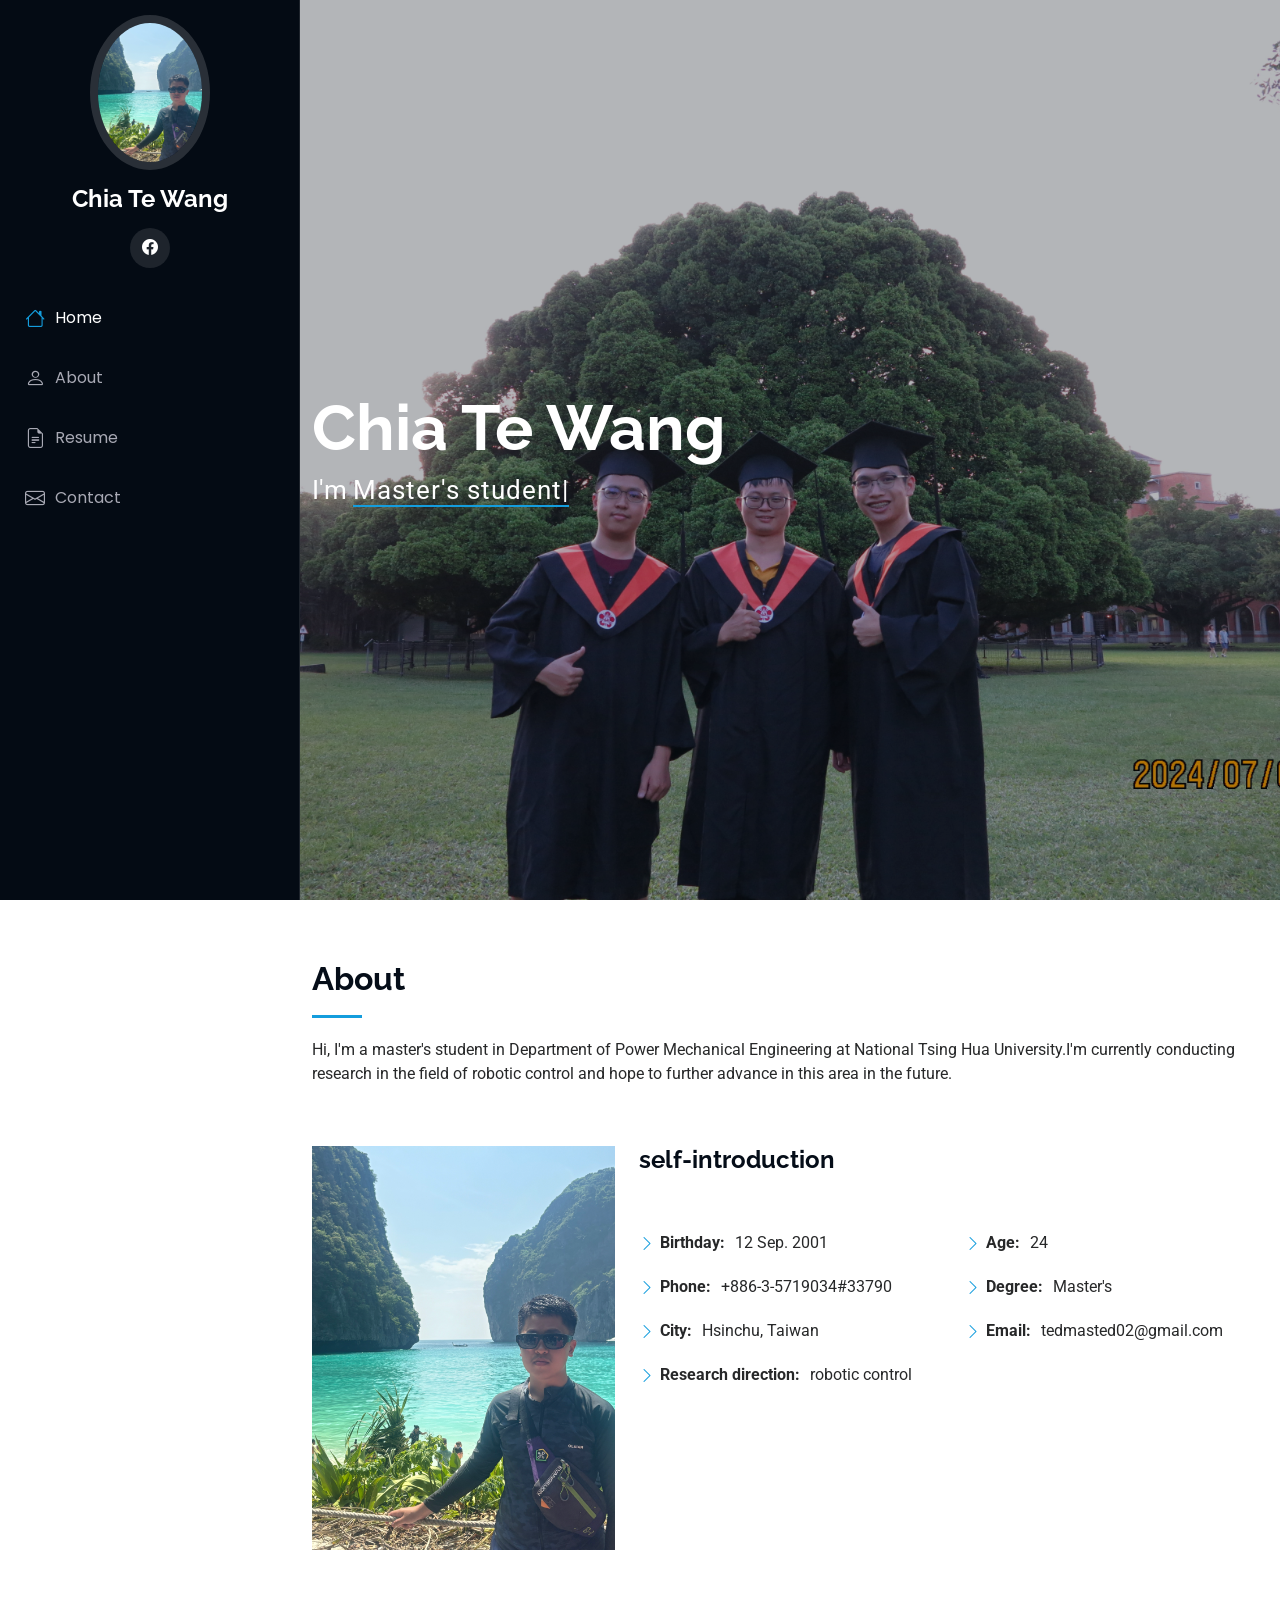
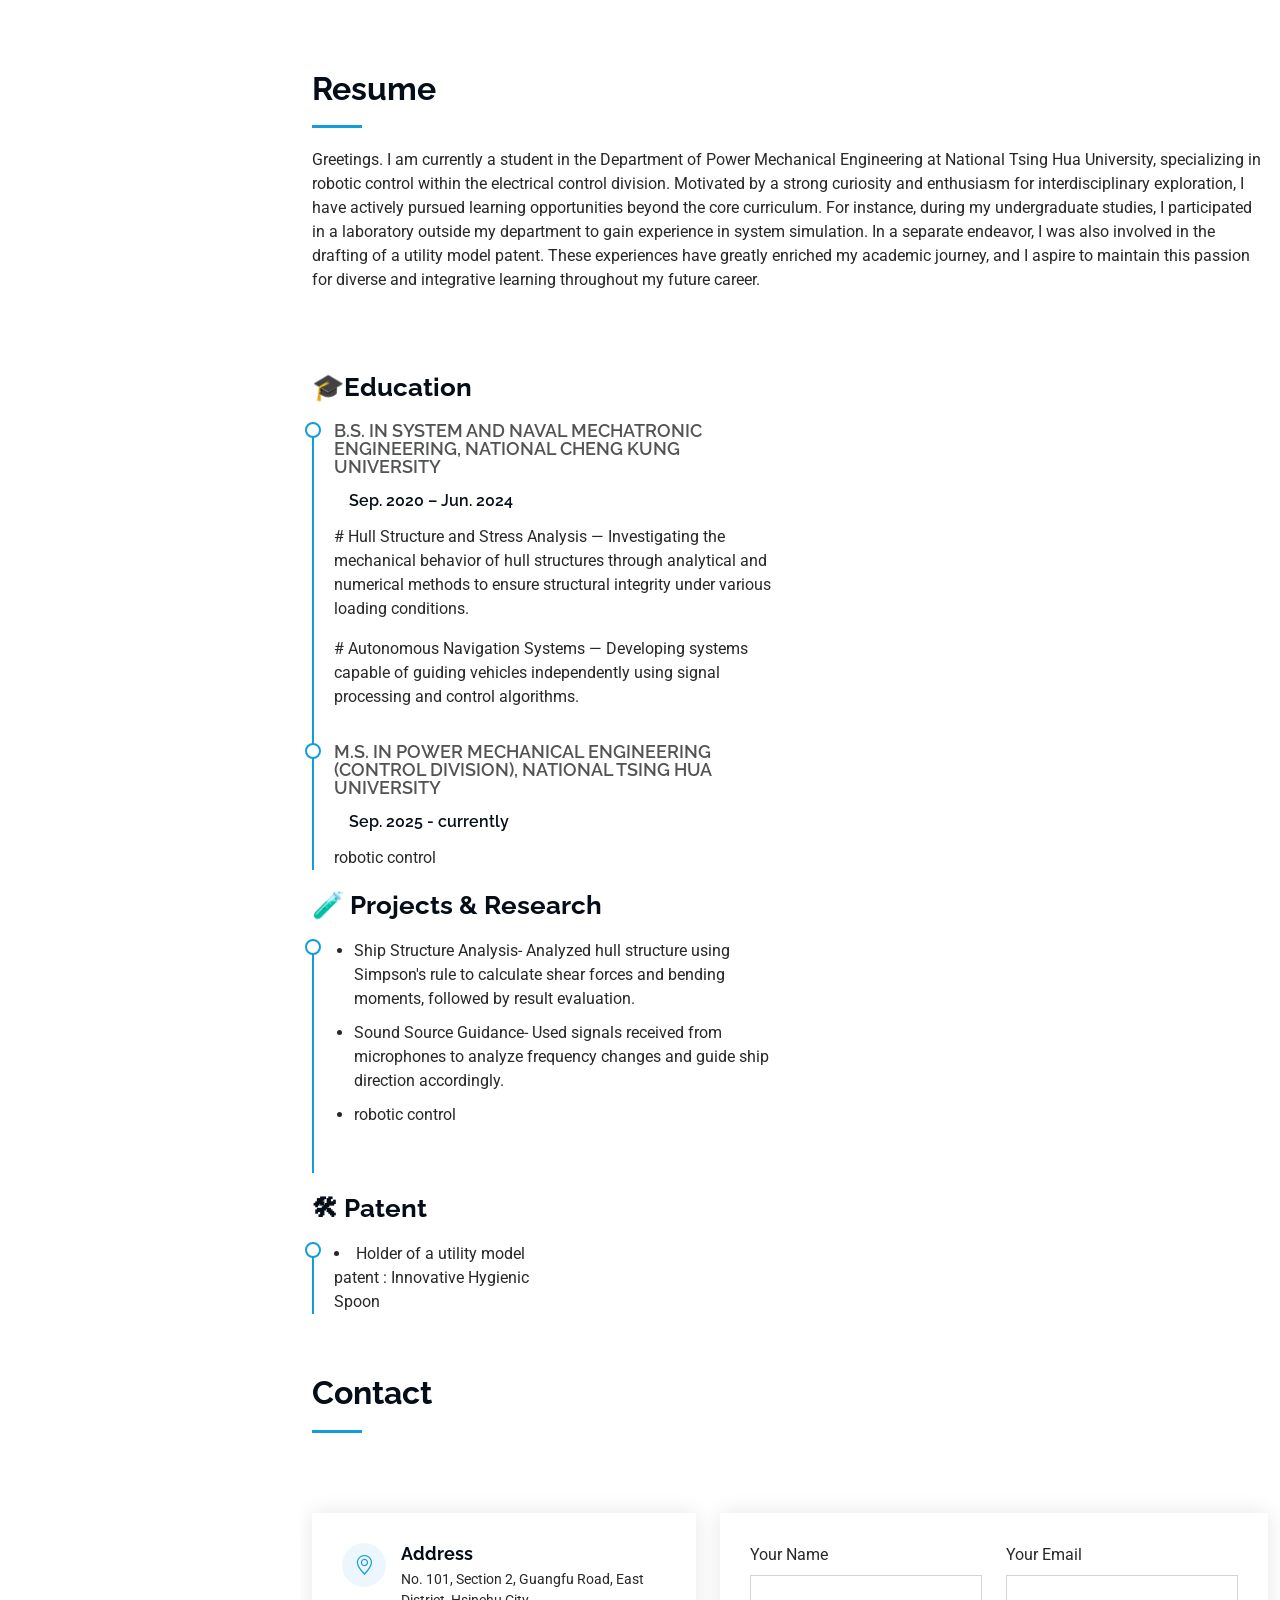
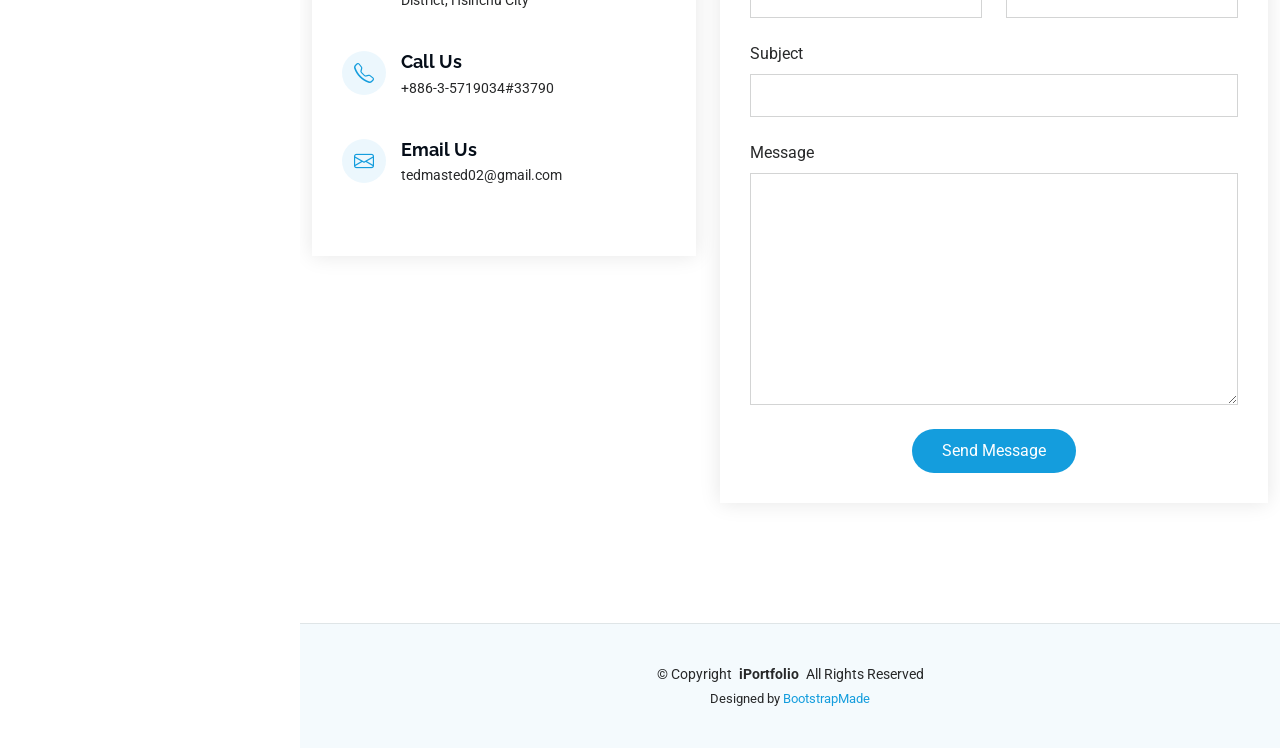
==== commit cdf94e12: "Update index.html" ====
--- a/index.html
+++ b/index.html
@@ -61,7 +61,7 @@
         <li><a href="#about"><i class="bi bi-person navicon"></i> About</a></li>
         <li><a href="#resume"><i class="bi bi-file-earmark-text navicon"></i> Resume</a></li>
         <!-- <li><a href="#portfolio"><i class="bi bi-images navicon"></i> Portfolio</a></li> -->
-        <!li><a href="#services"><i class="bi bi-hdd-stack navicon"></i> Services</a></li!>
+         <!-- <li><a href="#services"><i class="bi bi-hdd-stack navicon"></i> Services</a></li> -->
         <!-- <li class="dropdown"><a href="#"><i class="bi bi-menu-button navicon"></i> <span>Dropdown</span> <i class="bi bi-chevron-down toggle-dropdown"></i></a> -->
           <!-- <ul> -->
             <!-- <li><a href="#">Dropdown 1</a></li> -->
